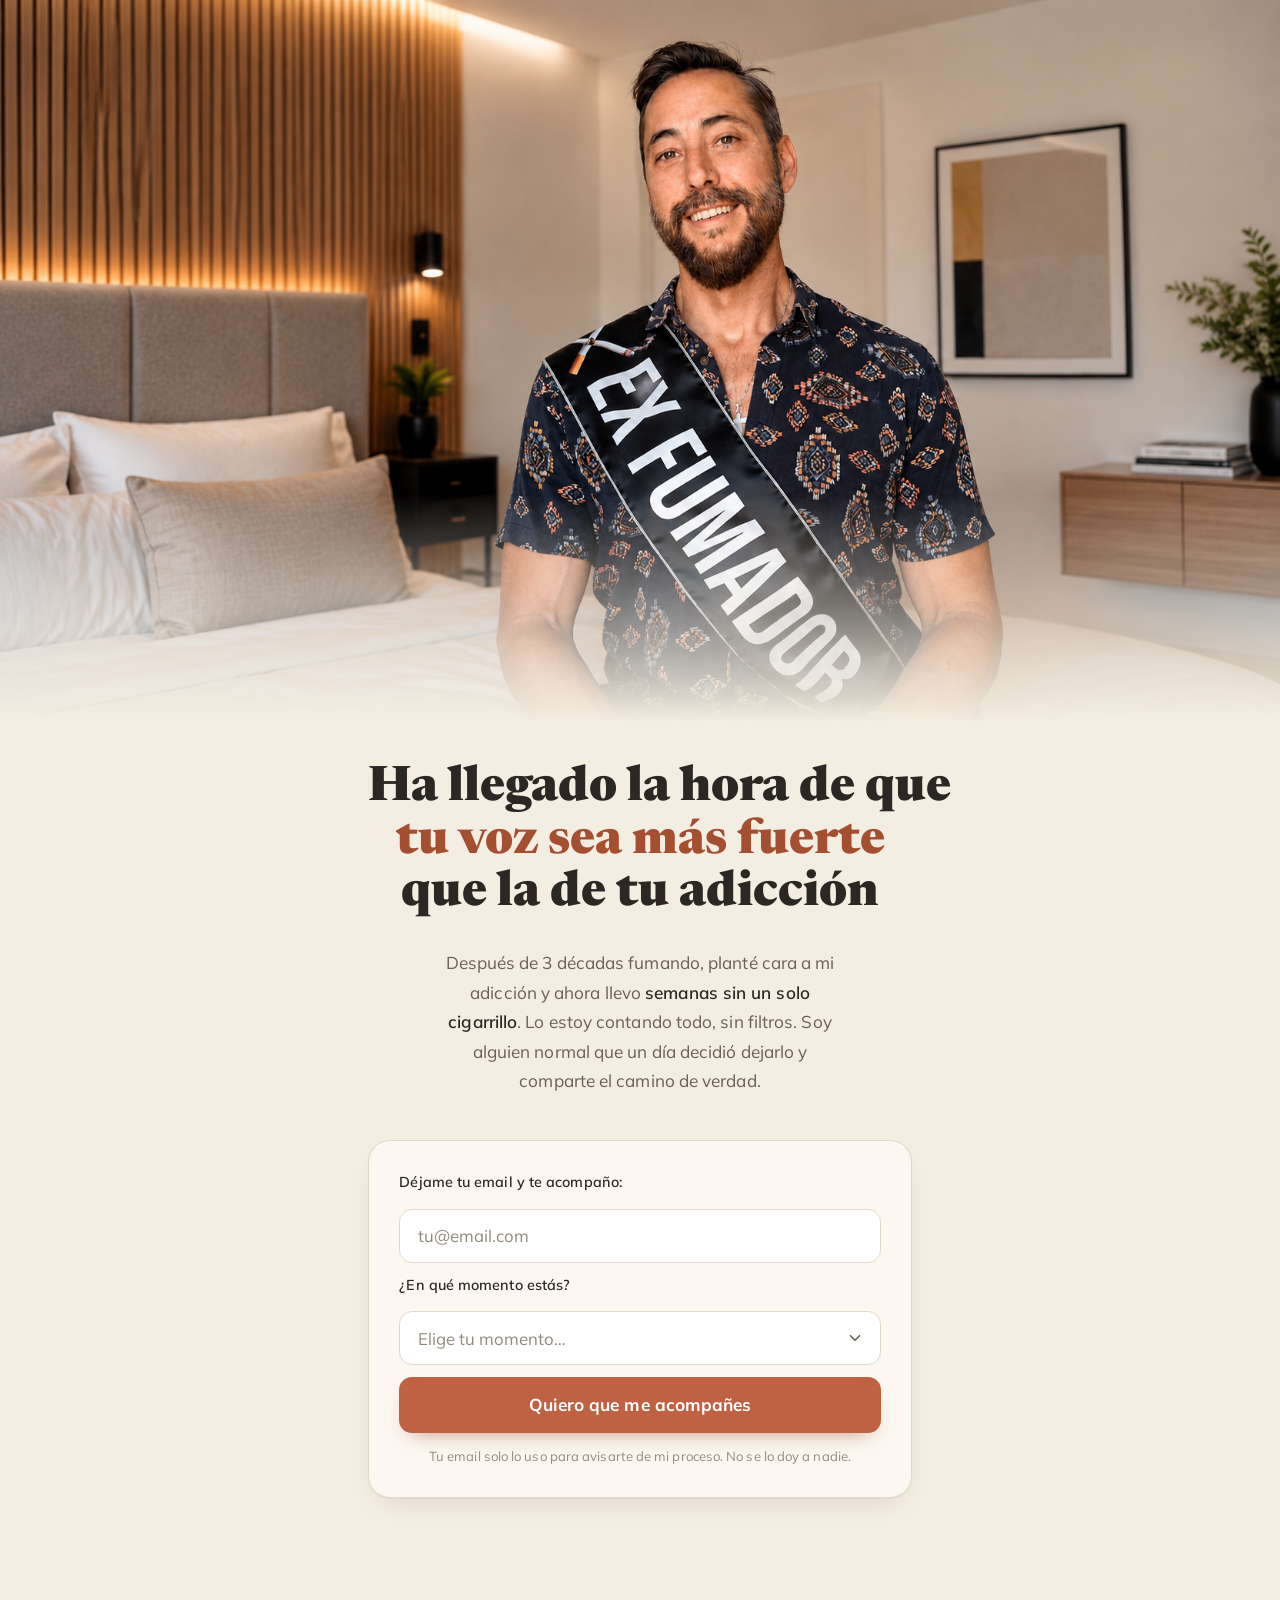
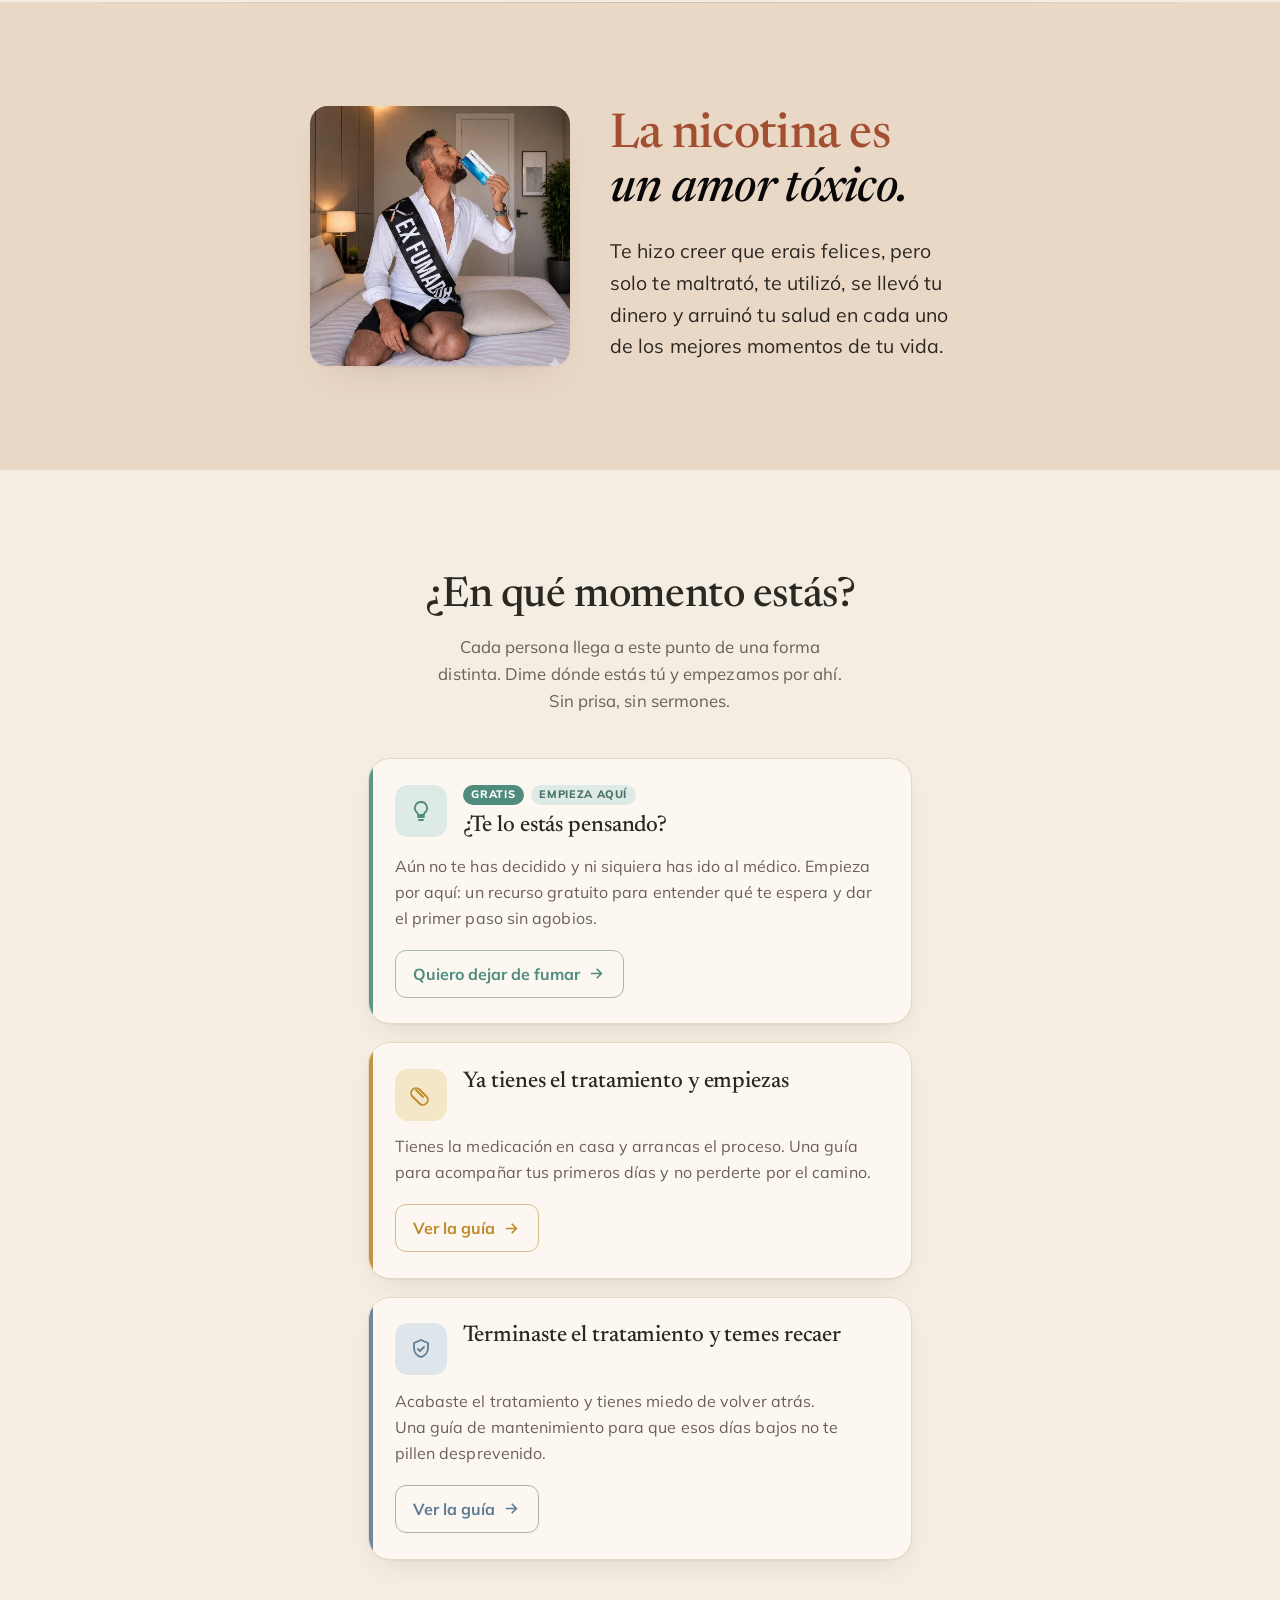
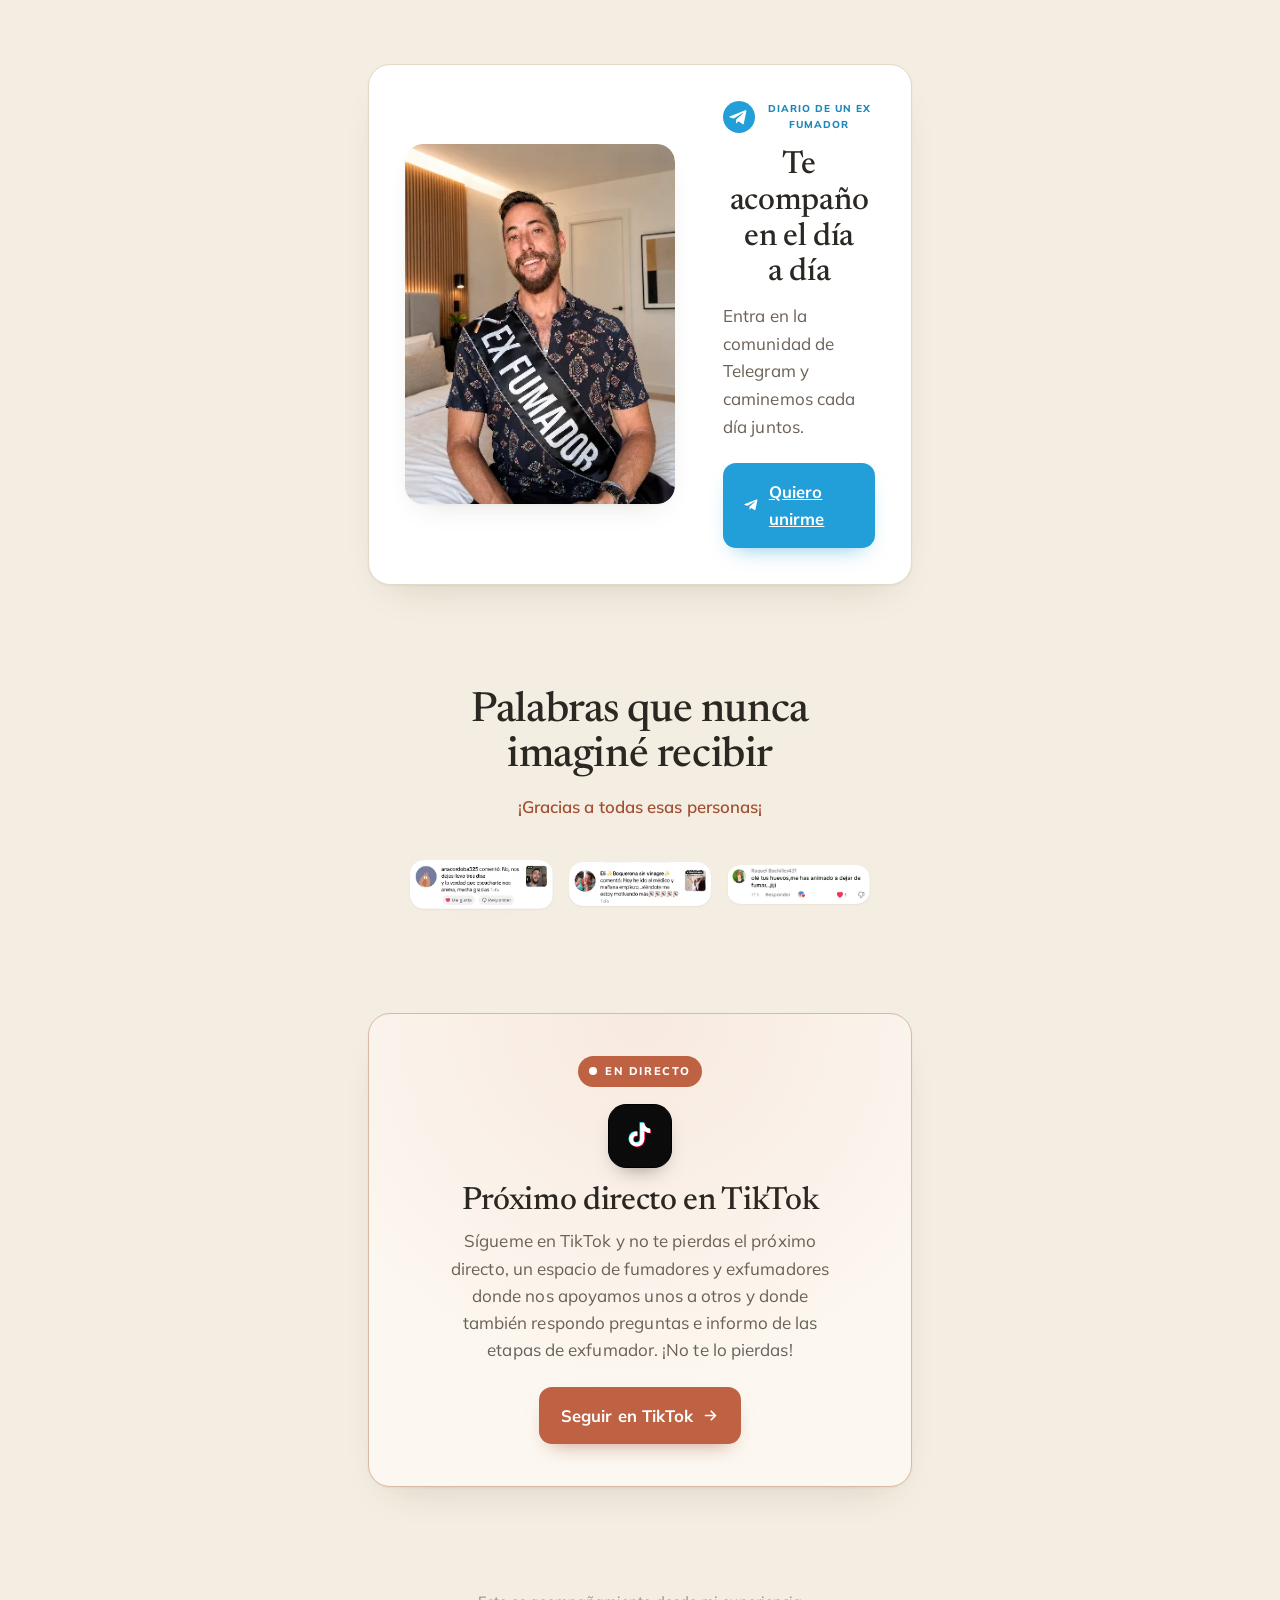
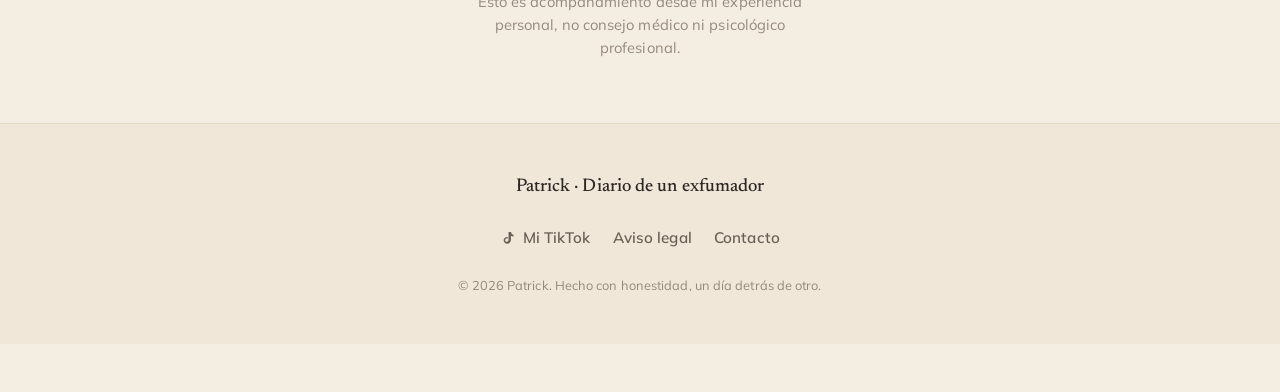
==== index.html @ 3b70465a "Prevent hero headline wrapping" ====
<!DOCTYPE html>
<html lang="es">
<head>
<meta charset="UTF-8" />
<meta name="viewport" content="width=device-width, initial-scale=1, viewport-fit=cover" />
<title>Diario de un exfumador — Patrick</title>
<meta name="description" content="Me llamo Patrick y fumé 31 años. Hoy llevo 32 días sin un cigarrillo y lo cuento todo, sin filtros. Acompáñame." />
<link rel="preconnect" href="https://fonts.googleapis.com" />
<link rel="preconnect" href="https://fonts.gstatic.com" crossorigin />
<link href="https://fonts.googleapis.com/css2?family=Newsreader:ital,opsz,wght@0,6..72,400;0,6..72,500;0,6..72,600;0,6..72,800;1,6..72,400;1,6..72,500&family=Mulish:wght@400;500;600;700;800&display=swap" rel="stylesheet" />
<link rel="stylesheet" href="styles.css" />
</head>
<body>

<main>
  <!-- ============================ HERO ============================ -->
  <header class="hero" data-screen-label="Héroe">
    <div class="hero-photo full">
      <img src="images/hero-patrick.png" alt="Patrick, sonriendo, con una banda que dice EX FUMADOR" style="margin: 0px; padding: 0px" />
    </div>

    <div class="shell hero-body">
      <h1 class="hero-title">
        <span class="hero-title-line">Ha llegado la hora de que</span>
        <span class="hero-title-line hero-title-accent">tu voz sea más fuerte</span>
        <span class="hero-title-line">que la de tu adicción</span>
      </h1>
      <p class="hero-lede">Después de 3 décadas fumando, planté cara a mi adicción y ahora llevo <strong>semanas sin un solo cigarrillo</strong>. Lo estoy contando todo, sin filtros. Soy alguien normal que un día decidió dejarlo y comparte el camino de verdad.</p>

      <!-- ===== email capture (the only form on the page) ===== -->
      <section class="capture" id="capture" aria-label="Apúntate por email">
        <form class="capture-form" id="signup-form" novalidate>
          <label class="field-label" for="email">Déjame tu email y te acompaño:</label>
          <input
            class="email-input"
            type="email"
            id="email"
            name="email"
            inputmode="email"
            autocomplete="email"
            placeholder="tu@email.com"
            aria-describedby="email-error capture-note"
            required />

          <label class="field-label" for="phase">¿En qué momento estás?</label>
          <select class="phase-select" id="phase" name="phase" required>
            <option value="" disabled selected>Elige tu momento…</option>
            <option value="telegram">Quiero unirme a la comunidad de Telegram</option>
            <option value="valorando">Estoy valorando dejar de fumar</option>
            <option value="no-atrevo">Tengo el tratamiento, pero no me atrevo a empezar</option>
            <option value="en-proceso">Tengo el tratamiento y estoy en el proceso</option>
            <option value="finalizado">Finalicé el tratamiento, me inquieta qué ocurrirá ahora</option>
          </select>

          <button class="btn-primary" type="submit">Quiero que me acompañes</button>
          <p class="error-text" id="email-error">Escribe un email válido para que pueda avisarte.</p>
        </form>
        <p class="capture-note" id="capture-note">Tu email solo lo uso para avisarte de mi proceso. No se lo doy a nadie.</p>

        <div class="capture-success" role="status">
          <div class="success-mark">
            <svg viewBox="0 0 24 24" fill="none" stroke-width="2.4" stroke-linecap="round" stroke-linejoin="round"><path d="M20 6 9 17l-5-5" /></svg>
          </div>
          <h3>Gracias por confiar.</h3>
          <p>Te escribo pronto. Vamos juntos, un día detrás de otro.</p>
        </div>
      </section>
    </div>
  </header>

  <!-- ==================== EMOTIONAL BAND ==================== -->
  <section class="band full" data-screen-label="Amor tóxico" aria-label="La nicotina es un amor tóxico">
    <div class="band-inner">
      <div class="band-figure">
        <image-slot id="toxic-love" shape="rounded" radius="18" src="uploads/toxic-love.webp" placeholder="Arrastra aquí Gemini_Generated_Image_145fcm….png"></image-slot>
      </div>
      <div class="band-copy">
        <p class="band-quote">La nicotina es <em style="color: rgb(8, 8, 8)">un amor tóxico.</em></p>
        <p class="band-text">Te hizo creer que erais felices, pero solo te maltrató, te utilizó, se llevó tu dinero y arruinó tu salud en cada uno de los mejores momentos de tu vida.</p>
      </div>
    </div>
  </section>

  <!-- ==================== ¿EN QUÉ MOMENTO ESTÁS? ==================== -->
  <section class="section shell" data-screen-label="¿En qué momento estás?">
    <div class="section-head">
      <h2 class="section-title">¿En qué momento estás?</h2>
      <p class="section-sub">Cada persona llega a este punto de una forma distinta. Dime dónde estás tú y empezamos por ahí. Sin prisa, sin sermones.</p>
    </div>

    <div class="cards">
      <!-- Card 1 -->
      <article class="card accent-teal">
        <div class="card-top">
          <div class="card-icon" aria-hidden="true">
            <svg viewBox="0 0 24 24" fill="none" stroke="currentColor" stroke-width="1.8" stroke-linecap="round" stroke-linejoin="round"><path d="M9 18h6" /><path d="M10 21h4" /><path d="M12 3a6 6 0 0 0-4 10.5c.6.6 1 1.3 1 2.1V16h6v-.4c0-.8.4-1.5 1-2.1A6 6 0 0 0 12 3Z" /></svg>
          </div>
          <div class="card-headwrap">
            <div class="card-badges">
              <span class="badge badge-solid">Gratis</span>
              <span class="badge badge-soft">Empieza aquí</span>
            </div>
            <h3 class="card-title">¿Te lo estás pensando?</h3>
          </div>
        </div>
        <p class="card-text">Aún no te has decidido y ni siquiera has ido al médico. Empieza por aquí: un recurso gratuito para entender qué te espera y dar el primer paso sin agobios.</p>
        <button class="card-cta" data-scroll-to-email data-phase="valorando" type="button">
          Quiero dejar de fumar
          <svg viewBox="0 0 24 24" fill="none" stroke="currentColor" stroke-width="2.4" stroke-linecap="round" stroke-linejoin="round"><path d="M5 12h14M13 6l6 6-6 6" /></svg>
        </button>
      </article>

      <!-- Card 2 (NEW) -->
      <article class="card accent-amber">
        <div class="card-top">
          <div class="card-icon" aria-hidden="true">
            <svg viewBox="0 0 24 24" fill="none" stroke="currentColor" stroke-width="1.8" stroke-linecap="round" stroke-linejoin="round"><path d="M10.5 20.5 3.5 13.5a4.95 4.95 0 0 1 7-7l7 7a4.95 4.95 0 0 1-7 7Z" /><path d="m7 7 7 7" /></svg>
          </div>
          <div class="card-headwrap">
            <h3 class="card-title">Ya tienes el tratamiento y empiezas</h3>
          </div>
        </div>
        <p class="card-text">Tienes la medicación en casa y arrancas el proceso. Una guía para acompañar tus primeros días y no perderte por el camino.</p>
        <button class="card-cta" data-scroll-to-email data-phase="no-atrevo" type="button">
          Ver la guía
          <svg viewBox="0 0 24 24" fill="none" stroke="currentColor" stroke-width="2.4" stroke-linecap="round" stroke-linejoin="round"><path d="M5 12h14M13 6l6 6-6 6" /></svg>
        </button>
      </article>

      <!-- Card 3 -->
      <article class="card accent-blue">
        <div class="card-top">
          <div class="card-icon" aria-hidden="true">
            <svg viewBox="0 0 24 24" fill="none" stroke="currentColor" stroke-width="1.8" stroke-linecap="round" stroke-linejoin="round"><path d="M12 3 5 6v5c0 4.2 2.9 7.8 7 9 4.1-1.2 7-4.8 7-9V6l-7-3Z" /><path d="m9 12 2 2 4-4" /></svg>
          </div>
          <div class="card-headwrap">
            <h3 class="card-title">Terminaste el tratamiento y temes recaer</h3>
          </div>
        </div>
        <p class="card-text">Acabaste el tratamiento y tienes miedo de volver atrás. Una guía de mantenimiento para que esos días bajos no te pillen desprevenido.</p>
        <button class="card-cta" data-scroll-to-email data-phase="finalizado" type="button">
          Ver la guía
          <svg viewBox="0 0 24 24" fill="none" stroke="currentColor" stroke-width="2.4" stroke-linecap="round" stroke-linejoin="round"><path d="M5 12h14M13 6l6 6-6 6" /></svg>
        </button>
      </article>
    </div>
  </section>

  <!-- ==================== ACOMPÁÑAME (COMUNIDAD TELEGRAM) ==================== -->
  <section class="section shell" data-screen-label="Acompáñame en el día a día">
    <div class="community" style="background-color: rgb(255, 255, 255)">
      <div class="community-figure">
        <image-slot id="patrick-sitting" shape="rounded" radius="18" src="uploads/patrick-sitting.webp" placeholder="Arrastra aquí ChatGPT_Image_5_jun_2026__11_48_33.png (vertical, sentado)"></image-slot>
      </div>
      <div class="community-copy">
        <div class="community-brand" style="text-align: center">
          <span class="tg-badge" aria-label="Telegram" style="text-align: center">
            <svg viewBox="0 0 24 24" fill="none" xmlns="http://www.w3.org/2000/svg" aria-hidden="true"><path d="M21.9 4.4 18.7 19.5c-.24 1.06-.87 1.32-1.76.82l-4.86-3.58-2.35 2.26c-.26.26-.48.48-.98.48l.35-4.94L17.94 6.5c.4-.35-.09-.55-.62-.2L6.1 13.4l-4.78-1.5c-1.04-.32-1.06-1.04.22-1.54L20.5 2.86c.87-.32 1.63.2 1.4 1.54Z" fill="#fff"/></svg>
          </span>
          <span class="community-platform" style="font-size: 10px">DIARIO DE UN EX FUMADOR</span>
        </div>
        <h2 class="community-title" style="font-size: 32px; text-align: center">Te acompaño en el día a día</h2>
        <p class="community-text">Entra en la comunidad de Telegram y caminemos cada día juntos.</p>
        <a class="btn-telegram" href="https://t.me/diariodeunexfumador" target="_blank" rel="noopener">
          <svg viewBox="0 0 24 24" fill="currentColor" aria-hidden="true"><path d="M21.9 4.4 18.7 19.5c-.24 1.06-.87 1.32-1.76.82l-4.86-3.58-2.35 2.26c-.26.26-.48.48-.98.48l.35-4.94L17.94 6.5c.4-.35-.09-.55-.62-.2L6.1 13.4l-4.78-1.5c-1.04-.32-1.06-1.04.22-1.54L20.5 2.86c.87-.32 1.63.2 1.4 1.54Z"/></svg>
          Quiero unirme
        </a>
      </div>
    </div>
  </section>

  <!-- ==================== TRUST ==================== -->
  <section class="section shell" data-screen-label="Lo que me decís">
    <div class="section-head">
      <h2 class="section-title">Palabras que nunca imaginé recibir</h2>
      <p class="section-sub" style="color: rgb(164, 78, 50); font-weight: 600">¡Gracias a todas esas personas¡</p>
    </div>

    <div class="quotes quotes-shots">
      <figure class="shot">
        <image-slot id="tk-eli" shape="rounded" radius="14" fit="contain" style="aspect-ratio: 426 / 145;" src="uploads/tk-eli.webp" placeholder="Captura TikTok — Eli (Screenshot_20260604_161138)"></image-slot>
      </figure>

      <figure class="shot">
        <image-slot id="tk-ana" shape="rounded" radius="14" fit="contain" style="aspect-ratio: 426 / 132;" src="uploads/tk-ana.webp" placeholder="Captura TikTok — anacordoba325 (Screenshot_20260604_161012)"></image-slot>
      </figure>

      <figure class="shot">
        <image-slot id="tk-raquel" shape="rounded" radius="14" fit="contain" style="aspect-ratio: 426 / 117;" src="uploads/tk-raquel.webp" placeholder="Captura TikTok — Raquel Bachiller431 (Screenshot_20260604_160933)"></image-slot>
      </figure>
    </div>
  </section>

  <!-- ==================== PRÓXIMO DIRECTO ==================== -->
  <section class="section shell" data-screen-label="Próximo directo">
    <div class="live-card">
      <div class="live-badge">
        <span class="live-dot" aria-hidden="true"></span>
        EN DIRECTO
      </div>
      <div class="live-icon" aria-label="TikTok">
        <svg viewBox="0 0 24 24" fill="none" xmlns="http://www.w3.org/2000/svg" aria-hidden="true">
          <path d="M16.6 5.82a4.28 4.28 0 0 1-1.06-2.82h-2.9v11.6a2.45 2.45 0 1 1-2.04-2.41V9.2a5.34 5.34 0 1 0 4.94 5.32V8.9a7.16 7.16 0 0 0 4.18 1.34V7.34a4.25 4.25 0 0 1-3.12-1.52Z" fill="#ff004f"/>
          <path d="M15.6 5.07a4.28 4.28 0 0 1-1.06-2.82h-2.9v11.6a2.45 2.45 0 1 1-2.04-2.41V8.45a5.34 5.34 0 1 0 4.94 5.32V8.15a7.16 7.16 0 0 0 4.18 1.34V6.59a4.25 4.25 0 0 1-3.12-1.52Z" fill="#00f2ea"/>
          <path d="M16.1 5.45a4.28 4.28 0 0 1-1.06-2.82h-2.9v11.6a2.45 2.45 0 1 1-2.04-2.41V8.82a5.34 5.34 0 1 0 4.94 5.32V8.52a7.16 7.16 0 0 0 4.18 1.34V6.97a4.25 4.25 0 0 1-3.12-1.52Z" fill="#fff"/>
        </svg>
      </div>
      <h3 class="live-title">Próximo directo en TikTok</h3>
      <p class="live-text">Sígueme en TikTok y no te pierdas el próximo directo, un espacio de fumadores y exfumadores donde nos apoyamos unos a otros y donde también respondo preguntas e informo de las etapas de exfumador. ¡No te lo pierdas!</p>
      <a class="live-cta" href="https://www.tiktok.com/@patrickanatta" target="_blank" rel="noopener">
        Seguir en TikTok
        <svg viewBox="0 0 24 24" fill="none" stroke="currentColor" stroke-width="2.4" stroke-linecap="round" stroke-linejoin="round"><path d="M5 12h14M13 6l6 6-6 6" /></svg>
      </a>
    </div>
  </section>

  <!-- ==================== CLOSING ==================== -->
  <section class="disclaimer shell">
    <p>Esto es acompañamiento desde mi experiencia personal, no consejo médico ni psicológico profesional.</p>
  </section>
</main>

<!-- ==================== FOOTER ==================== -->
<footer class="site-foot full">
  <div class="shell foot-inner">
    <p class="foot-name">Patrick · Diario de un exfumador</p>
    <nav class="foot-links" aria-label="Enlaces">
      <a href="https://www.tiktok.com/@patrickanatta" target="_blank" rel="noopener">
        <svg viewBox="0 0 24 24" fill="currentColor" aria-hidden="true"><path d="M16.5 3c.3 2.2 1.6 3.9 3.8 4.2v2.6c-1.4.1-2.7-.3-3.9-1v5.9c0 3.4-2.4 5.8-5.6 5.8-3 0-5.3-2.2-5.3-5.1 0-3.2 2.6-5.3 6-5v2.7c-.5-.1-1-.2-1.4-.2-1.4 0-2.4 1-2.4 2.4 0 1.5 1.1 2.4 2.5 2.4 1.5 0 2.6-1.1 2.6-3V3h3.7Z" /></svg>
        Mi TikTok
      </a>
      <a href="#">Aviso legal</a>
      <a href="mailto:toomanyseo@gmail.com">Contacto</a>
    </nav>
    <p class="foot-fine">© <span id="year">2026</span> Patrick. Hecho con honestidad, un día detrás de otro.</p>
  </div>
</footer>

<div class="tail"></div>

<!-- ==================== interactions ==================== -->
<script src="image-slot.js"></script>
<script src="app.js"></script>

</body>
</html>
---- styles.css ----
/* ============================================================
   El diario de alguien que lo está dejando — landing
   Warm, calm, honest personal-diary aesthetic.
   ============================================================ */

:root {
  /* Palette — warm paper (default). Overridable via Tweaks. */
  --paper:        #F4EDE1;
  --paper-band:   #EAD8C6;
  --surface:      #FCF8F1;
  --ink:          #2B2722;
  --ink-soft:     #6A6055;
  --ink-faint:    #948A7C;
  --line:         #E4D8C6;
  --line-soft:    #EFE6D6;

  --accent:       #BF6244;  /* terracotta — primary action */
  --accent-deep:  #A44E32;
  --accent-tint:  #F6E3D8;

  /* Card accents */
  --teal:   #4F8C7E;
  --teal-tint: #DDEAE5;
  --coral:  #CF7A55;
  --coral-tint: #F6E3D6;
  --blue:   #5E7C95;
  --blue-tint: #DEE6EC;

  /* Type */
  --serif: "Newsreader", Georgia, "Times New Roman", serif;
  --sans:  "Mulish", system-ui, -apple-system, sans-serif;

  /* Rhythm */
  --col: 38rem;          /* intimate reading column */
  --pad: clamp(1.25rem, 5vw, 2rem);
  --section-gap: clamp(3.5rem, 11vw, 6.5rem);

  --radius: 16px;
  --radius-lg: 22px;
  --shadow-soft: 0 1px 2px rgba(58,46,32,.04), 0 12px 32px -16px rgba(58,46,32,.18);
  --shadow-card: 0 1px 2px rgba(58,46,32,.05), 0 18px 40px -24px rgba(58,46,32,.22);
}

* { box-sizing: border-box; }

html { -webkit-text-size-adjust: 100%; scroll-behavior: smooth; }

body {
  margin: 0;
  background: var(--paper);
  color: var(--ink);
  font-family: var(--sans);
  font-size: 17px;
  line-height: 1.65;
  font-weight: 400;
  letter-spacing: .005em;
  -webkit-font-smoothing: antialiased;
  text-rendering: optimizeLegibility;
  overflow-x: hidden;
}

@media (prefers-reduced-motion: reduce) {
  html { scroll-behavior: auto; }
  * { animation-duration: .001ms !important; transition-duration: .001ms !important; }
}

img { display: block; max-width: 100%; }

/* ---------- layout primitives ---------- */
.shell {
  width: 100%;
  max-width: var(--col);
  margin-inline: auto;
  padding-inline: var(--pad);
}

.full { width: 100%; }

.eyebrow {
  font-family: var(--sans);
  font-weight: 700;
  font-size: .72rem;
  letter-spacing: .18em;
  text-transform: uppercase;
  color: var(--accent-deep);
  margin: 0 0 1rem;
}

/* ============================================================
   HERO
   ============================================================ */
.hero-photo {
  position: relative;
  width: 100%;
  /* full-bleed, no side bands; match the photo's native ratio (1664×945)
     so nothing is cropped — the whole head and the full EX FUMADOR sash
     stay visible at every width */
  aspect-ratio: 1664 / 945;
  overflow: hidden;
  background: #ddd2c2;
}
.hero-photo img {
  width: 100%;
  height: 100%;
  object-fit: cover;
  object-position: 50% 32%;
}
.hero-photo::after {
  content: "";
  position: absolute;
  inset: auto 0 0 0;
  height: 32%;
  background: linear-gradient(to top, var(--paper) 2%, rgba(244,237,225,0) 100%);
  pointer-events: none;
}

.hero-body {
  padding-top: clamp(1.5rem, 5vw, 2.25rem);
  text-align: center;
}

.hero-title {
  font-family: var(--serif);
  font-weight: 800;
  font-size: clamp(1.55rem, 6.45vw, 3.05rem);
  line-height: 1.08;
  letter-spacing: 0;
  color: var(--ink);
  margin: 0 auto clamp(1.2rem, 4vw, 1.7rem);
  max-width: 100%;
  text-align: center;
}

.hero-title-line {
  display: block;
  font-weight: 800;
  white-space: nowrap;
}

.hero-title-accent {
  color: #a44e32;
}

.hero-lede {
  font-size: 1.075rem;
  line-height: 1.72;
  color: var(--ink-soft);
  margin: 0 auto;
  max-width: 40ch;
  text-wrap: pretty;
}
.hero-lede strong { color: var(--ink); font-weight: 600; }

/* ---------- email capture ---------- */
.capture {
  margin-top: clamp(2rem, 6vw, 2.75rem);
  padding: clamp(1.4rem, 5vw, 1.9rem);
  background: var(--surface);
  border: 1px solid var(--line);
  border-radius: var(--radius-lg);
  box-shadow: var(--shadow-soft);
  scroll-margin-top: 1.5rem;
  transition: box-shadow .5s ease, border-color .5s ease, transform .5s ease;
}
.capture.is-pulsing {
  border-color: var(--accent);
  box-shadow: 0 0 0 4px var(--accent-tint), var(--shadow-card);
}

.capture-form {
  display: flex;
  flex-direction: column;
  gap: .7rem;
}
.field-label {
  display: block;
  text-align: left;
  font-size: .9rem;
  font-weight: 600;
  color: var(--ink);
  margin-bottom: .15rem;
}
.email-input {
  width: 100%;
  font-family: var(--sans);
  font-size: 1.05rem;
  padding: .95rem 1.1rem;
  border: 1.5px solid var(--line);
  border-radius: 13px;
  background: #fff;
  color: var(--ink);
  transition: border-color .18s ease, box-shadow .18s ease;
  min-height: 54px;
}
.email-input::placeholder { color: var(--ink-faint); }
.email-input:focus {
  outline: none;
  border-color: var(--accent);
  box-shadow: 0 0 0 4px var(--accent-tint);
}
.email-input.has-error {
  border-color: #c0492f;
  box-shadow: 0 0 0 4px #f4dcd4;
}

/* ---- phase selector ---- */
.phase-field { display: block; }
.phase-select {
  width: 100%;
  font-family: var(--sans);
  font-size: 1.05rem;
  padding: .95rem 2.6rem .95rem 1.1rem;
  border: 1.5px solid var(--line);
  border-radius: 13px;
  background-color: #fff;
  color: var(--ink);
  min-height: 54px;
  cursor: pointer;
  -webkit-appearance: none;
  appearance: none;
  background-image: url("data:image/svg+xml,%3Csvg xmlns='http://www.w3.org/2000/svg' viewBox='0 0 24 24' fill='none' stroke='%236A6055' stroke-width='2.2' stroke-linecap='round' stroke-linejoin='round'%3E%3Cpath d='m6 9 6 6 6-6'/%3E%3C/svg%3E");
  background-repeat: no-repeat;
  background-position: right 1rem center;
  background-size: 18px 18px;
  transition: border-color .18s ease, box-shadow .18s ease;
}
.phase-select:focus {
  outline: none;
  border-color: var(--accent);
  box-shadow: 0 0 0 4px var(--accent-tint);
}
.phase-select.is-set { color: var(--ink); font-weight: 600; }
.phase-select:invalid { color: var(--ink-faint); }

.btn-primary {
  font-family: var(--sans);
  font-size: 1.08rem;
  font-weight: 700;
  letter-spacing: .002em;
  color: #fff;
  background: var(--accent);
  border: none;
  border-radius: 13px;
  padding: 1.02rem 1.3rem;
  min-height: 56px;
  cursor: pointer;
  transition: background .18s ease, transform .12s ease, box-shadow .18s ease;
  box-shadow: 0 10px 22px -12px rgba(150,60,30,.6);
}
.btn-primary:hover { background: var(--accent-deep); transform: translateY(-1px); }
.btn-primary:active { transform: translateY(0); }
.btn-primary:focus-visible { outline: 3px solid var(--accent-tint); outline-offset: 2px; }

.capture-note {
  margin: .9rem 0 0;
  font-size: .82rem;
  line-height: 1.5;
  color: var(--ink-faint);
  text-align: center;
}
.error-text {
  display: none;
  text-align: left;
  color: #b6442b;
  font-size: .82rem;
  font-weight: 600;
  margin: -.2rem 0 0;
}
.error-text.show { display: block; }

/* success state */
.capture-success {
  display: none;
  text-align: center;
  animation: rise .5s ease both;
}
.capture.is-done .capture-form,
.capture.is-done .capture-note,
.capture.is-done .field-label { display: none; }
.capture.is-done .capture-success { display: block; }
.success-mark {
  width: 56px; height: 56px;
  margin: 0 auto .9rem;
  border-radius: 50%;
  background: var(--teal-tint);
  display: grid; place-items: center;
}
.success-mark svg { width: 28px; height: 28px; stroke: var(--teal); }
.capture-success h3 {
  font-family: var(--serif);
  font-weight: 500;
  font-size: 1.5rem;
  margin: 0 0 .35rem;
}
.capture-success p { margin: 0; color: var(--ink-soft); font-size: 1rem; }

@keyframes rise { from { opacity: 0; transform: translateY(10px); } to { opacity: 1; transform: none; } }

@media (min-width: 540px) {
  .capture-row {
    display: flex;
    gap: .7rem;
    align-items: stretch;
  }
  .capture-row .email-input { flex: 1; }
  .capture-row .btn-primary { flex: 0 0 auto; white-space: nowrap; }
}

/* ============================================================
   EMOTIONAL BAND — "amor tóxico"
   ============================================================ */
.band {
  width: 100%;
  background: var(--paper-band);
  margin-top: var(--section-gap);
  padding-block: clamp(3.75rem, 12vw, 6.5rem);
  position: relative;
}
.band::before {
  content: "";
  position: absolute; inset: 0 0 auto 0; height: 1px;
  background: linear-gradient(to right, transparent, rgba(120,90,60,.22), transparent);
}
.band-inner {
  max-width: 52rem;
  margin-inline: auto;
  padding-inline: var(--pad);
  text-align: center;
}
/* with image: side-by-side on wider screens */
.band-inner:has(.band-figure) {
  display: flex;
  flex-direction: column;
  align-items: center;
  gap: clamp(1.5rem, 5vw, 2.5rem);
}
.band-figure {
  flex: 0 0 auto;
  width: min(62vw, 230px);
  aspect-ratio: 1 / 1;
}
.band-figure image-slot {
  width: 100%;
  height: 100%;
  display: block;
  border-radius: 18px;
  box-shadow: var(--shadow-card);
}
.band-copy { max-width: 36ch; }
@media (min-width: 720px) {
  .band-inner:has(.band-figure) {
    flex-direction: row;
    text-align: left;
    justify-content: center;
  }
  .band-figure { width: 260px; }
  .band-copy .band-quote,
  .band-copy .band-text { margin-inline: 0; }
}
.band-quote {
  font-family: var(--serif);
  font-weight: 500;
  font-size: clamp(1.85rem, 7.5vw, 3rem);
  line-height: 1.12;
  letter-spacing: -.015em;
  color: var(--accent-deep);
  margin: 0 0 1.1rem;
  text-wrap: balance;
}
.band-quote em { font-style: italic; }
.band-text {
  font-size: clamp(1.05rem, 3.4vw, 1.22rem);
  line-height: 1.62;
  color: var(--ink);
  margin: 0 auto;
  max-width: 36ch;
  text-wrap: pretty;
}

/* ============================================================
   TESTIMONIAL SCREENSHOTS (TikTok captures)
   ============================================================ */
.quotes-shots {
  display: flex;
  flex-direction: column;
  align-items: center;
  gap: 1rem;
  max-width: 460px;
  margin-inline: auto;
}
.shot {
  margin: 0;
  width: 100%;
}
.shot image-slot {
  width: 100%;
  height: auto;
  display: block;
  border-radius: 14px;
  overflow: hidden;
  box-shadow: var(--shadow-card);
  background: transparent;
}

/* ============================================================
   PRÓXIMO DIRECTO
   ============================================================ */
.live-card {
  position: relative;
  text-align: center;
  background:
    radial-gradient(120% 140% at 50% 0%, color-mix(in srgb, var(--accent-tint) 70%, var(--surface)) 0%, var(--surface) 60%);
  border: 1px solid color-mix(in srgb, var(--accent) 26%, var(--line));
  border-radius: var(--radius-lg);
  padding: clamp(1.75rem, 6vw, 2.6rem);
  box-shadow: var(--shadow-card);
  overflow: hidden;
}
.live-badge {
  display: inline-flex;
  align-items: center;
  gap: .5rem;
  font-size: .7rem;
  font-weight: 800;
  letter-spacing: .14em;
  color: #fff;
  background: var(--accent);
  padding: .4rem .7rem;
  border-radius: 999px;
  margin-bottom: 1.1rem;
}
.live-dot {
  width: 8px; height: 8px;
  border-radius: 50%;
  background: #fff;
  box-shadow: 0 0 0 0 rgba(255,255,255,.7);
  animation: livePulse 1.8s ease-out infinite;
}
@keyframes livePulse {
  0%   { box-shadow: 0 0 0 0 rgba(255,255,255,.65); }
  70%  { box-shadow: 0 0 0 8px rgba(255,255,255,0); }
  100% { box-shadow: 0 0 0 0 rgba(255,255,255,0); }
}
.live-icon {
  width: 64px; height: 64px;
  margin: 0 auto 1rem;
  border-radius: 18px;
  background: #0b0b0b;
  border: 1px solid #000;
  display: grid; place-items: center;
  box-shadow: 0 10px 22px -12px rgba(0,0,0,.5);
}
.live-icon svg { width: 34px; height: 34px; }
.live-title {
  font-family: var(--serif);
  font-weight: 500;
  font-size: clamp(1.5rem, 5.5vw, 2rem);
  line-height: 1.12;
  margin: 0 0 .45rem;
  letter-spacing: -.01em;
}
.live-when {
  font-family: var(--serif);
  font-style: italic;
  font-size: 1.15rem;
  color: var(--accent-deep);
  margin: 0 0 .9rem;
}
.live-when strong { font-style: normal; font-weight: 600; }
.live-text {
  max-width: 38ch;
  margin: 0 auto 1.5rem;
  color: var(--ink-soft);
  line-height: 1.6;
  text-wrap: pretty;
}
.live-cta {
  display: inline-flex;
  align-items: center;
  gap: .55rem;
  font-family: var(--sans);
  font-size: 1.04rem;
  font-weight: 700;
  color: #fff;
  background: var(--accent);
  border-radius: 13px;
  padding: .92rem 1.4rem;
  min-height: 52px;
  text-decoration: none;
  box-shadow: 0 10px 22px -12px rgba(150,60,30,.6);
  transition: background .18s ease, transform .12s ease;
}
.live-cta:hover { background: var(--accent-deep); transform: translateY(-1px); }
.live-cta svg { width: 17px; height: 17px; transition: transform .18s ease; }
.live-cta:hover svg { transform: translateX(3px); }

/* ============================================================
   SECTION header
   ============================================================ */
.section { margin-top: var(--section-gap); }
.section-head { text-align: center; max-width: 34rem; margin-inline: auto; }
.section-title {
  font-family: var(--serif);
  font-weight: 500;
  font-size: clamp(1.85rem, 6.6vw, 2.6rem);
  line-height: 1.1;
  letter-spacing: -.01em;
  margin: 0 0 .8rem;
  text-wrap: balance;
}
.section-sub {
  font-size: 1.05rem;
  line-height: 1.62;
  color: var(--ink-soft);
  margin: 0 auto;
  max-width: 42ch;
  text-wrap: pretty;
}

/* ============================================================
   STAGE CARDS
   ============================================================ */
.cards {
  display: flex;
  flex-direction: column;
  gap: 1.1rem;
  margin-top: clamp(2rem, 6vw, 2.75rem);
}
.card {
  --c: var(--ink);
  --c-tint: var(--line-soft);
  position: relative;
  background: var(--surface);
  border: 1px solid var(--line);
  border-radius: var(--radius-lg);
  padding: clamp(1.25rem, 5vw, 1.6rem);
  box-shadow: var(--shadow-soft);
  overflow: hidden;
  transition: transform .2s ease, box-shadow .2s ease, border-color .2s ease;
}
.card::before {
  content: "";
  position: absolute; left: 0; top: 0; bottom: 0; width: 4px;
  background: var(--c);
  opacity: .9;
}
.card:hover { transform: translateY(-2px); box-shadow: var(--shadow-card); border-color: color-mix(in srgb, var(--c) 35%, var(--line)); }
.card.accent-teal { --c: var(--teal); --c-tint: var(--teal-tint); }
.card.accent-amber { --c: #BE8A2C; --c-tint: #F3E7C8; }
.card.accent-coral { --c: var(--coral); --c-tint: var(--coral-tint); }
.card.accent-blue { --c: var(--blue); --c-tint: var(--blue-tint); }

.card-top {
  display: flex;
  gap: 1rem;
  align-items: flex-start;
}
.card-thumb {
  flex: 0 0 auto;
  width: 84px; height: 84px;
  border-radius: 14px;
  overflow: hidden;
  background: var(--c-tint);
  border: 1px solid color-mix(in srgb, var(--c) 22%, var(--line));
}
.card-thumb image-slot { width: 100%; height: 100%; display: block; }

.card-icon {
  flex: 0 0 auto;
  width: 46px; height: 46px;
  border-radius: 13px;
  background: var(--c-tint);
  display: grid; place-items: center;
  color: var(--c);
}
.card-icon svg { width: 24px; height: 24px; }

.card-headwrap { flex: 1; min-width: 0; }
.card-badges {
  display: flex;
  flex-wrap: wrap;
  gap: .4rem;
  margin-bottom: .55rem;
}
.badge {
  font-size: .68rem;
  font-weight: 800;
  letter-spacing: .06em;
  text-transform: uppercase;
  padding: .28rem .55rem;
  border-radius: 999px;
  line-height: 1;
  white-space: nowrap;
}
.badge-solid { background: var(--c); color: #fff; }
.badge-soft { background: var(--c-tint); color: color-mix(in srgb, var(--c) 72%, #3a2e20); }

.card-title {
  font-family: var(--serif);
  font-weight: 500;
  font-size: 1.32rem;
  line-height: 1.18;
  margin: 0;
  letter-spacing: -.005em;
}
.card-text {
  margin: .85rem 0 0;
  font-size: 1.0rem;
  line-height: 1.62;
  color: var(--ink-soft);
  text-wrap: pretty;
}
.card-cta {
  display: inline-flex;
  align-items: center;
  gap: .5rem;
  margin-top: 1.15rem;
  font-family: var(--sans);
  font-size: 1rem;
  font-weight: 700;
  color: var(--c);
  background: transparent;
  border: 1.5px solid color-mix(in srgb, var(--c) 40%, var(--line));
  border-radius: 11px;
  padding: .72rem 1.1rem;
  min-height: 48px;
  cursor: pointer;
  transition: background .18s ease, color .18s ease, border-color .18s ease, transform .12s ease;
}
.card-cta:hover { background: var(--c); color: #fff; border-color: var(--c); transform: translateY(-1px); }
.card-cta:focus-visible { outline: 3px solid var(--c-tint); outline-offset: 2px; }
.card-cta svg { width: 17px; height: 17px; transition: transform .18s ease; }
.card-cta:hover svg { transform: translateX(3px); }

@media (min-width: 600px) {
  .card-icon { width: 52px; height: 52px; }
  .card-title { font-size: 1.42rem; }
}

/* ============================================================
   TRUST / testimonials
   ============================================================ */
.quotes {
  display: flex;
  flex-direction: column;
  gap: 1rem;
  margin-top: clamp(2rem, 6vw, 2.5rem);
}
.quote {
  background: var(--surface);
  border: 1px solid var(--line);
  border-radius: var(--radius);
  padding: clamp(1.25rem, 5vw, 1.6rem);
  box-shadow: var(--shadow-soft);
  position: relative;
}
.quote-mark {
  font-family: var(--serif);
  font-size: 3rem;
  line-height: .6;
  color: var(--accent);
  opacity: .35;
  margin-bottom: .2rem;
}
.quote-body {
  font-family: var(--serif);
  font-size: 1.16rem;
  line-height: 1.5;
  color: var(--ink);
  margin: 0;
  font-style: italic;
}
.quote-meta {
  display: flex; align-items: center; gap: .65rem;
  margin-top: 1.1rem;
}
.quote-av {
  width: 38px; height: 38px; border-radius: 50%;
  background: var(--accent-tint);
  border: 1px solid var(--line);
  flex: 0 0 auto;
}
.quote-name { font-size: .92rem; font-weight: 700; color: var(--ink); }
.quote-name span { display: block; font-weight: 400; color: var(--ink-faint); font-size: .82rem; }
.is-placeholder .quote-body { color: var(--ink-faint); font-style: italic; }

@media (min-width: 760px) {
  .quotes { flex-direction: row; }
  .quote { flex: 1; }
}

/* ============================================================
   CLOSING + FOOTER
   ============================================================ */
.disclaimer {
  margin-top: var(--section-gap);
  text-align: center;
}
.disclaimer p {
  max-width: 40ch; margin-inline: auto;
  font-size: .92rem; line-height: 1.55;
  color: var(--ink-faint);
}

.site-foot {
  margin-top: clamp(2.5rem, 8vw, 4rem);
  border-top: 1px solid var(--line);
  background: color-mix(in srgb, var(--paper) 70%, #e6dac6);
  padding-block: clamp(2rem, 7vw, 3rem);
}
.foot-inner { text-align: center; }
.foot-name {
  font-family: var(--serif);
  font-size: 1.15rem;
  font-weight: 500;
  margin: 0 0 1.1rem;
}
.foot-links {
  display: flex;
  flex-wrap: wrap;
  justify-content: center;
  gap: .4rem 1.4rem;
  margin-bottom: 1.2rem;
}
.foot-links a {
  color: var(--ink-soft);
  text-decoration: none;
  font-size: .95rem;
  font-weight: 600;
  display: inline-flex; align-items: center; gap: .4rem;
  padding: .3rem 0;
  border-bottom: 1.5px solid transparent;
  transition: color .15s ease, border-color .15s ease;
}
.foot-links a:hover { color: var(--accent-deep); border-color: var(--accent); }
.foot-links svg { width: 16px; height: 16px; }
.foot-fine { font-size: .8rem; color: var(--ink-faint); margin: 0; }

/* bottom breathing room */
.tail { height: clamp(2rem, 6vw, 3rem); }

/* ============================================================
   COMMUNITY (Telegram)
   ============================================================ */
.community {
  display: flex;
  flex-direction: column;
  align-items: center;
  gap: clamp(1.5rem, 5vw, 2.25rem);
  background: var(--surface);
  border: 1px solid var(--line);
  border-radius: var(--radius-lg);
  padding: clamp(1.5rem, 5vw, 2.25rem);
  box-shadow: var(--shadow-card);
}
.community-figure {
  flex: 0 0 auto;
  width: min(64vw, 240px);
  aspect-ratio: 3 / 4;
}
.community-figure image-slot {
  width: 100%;
  height: 100%;
  display: block;
  border-radius: 18px;
  overflow: hidden;
  box-shadow: var(--shadow-soft);
}
.community-copy { text-align: center; }
.community-brand {
  display: inline-flex;
  align-items: center;
  gap: .55rem;
  margin-bottom: .9rem;
}
.tg-badge {
  width: 32px; height: 32px;
  border-radius: 50%;
  background: #229ED9;
  display: grid; place-items: center;
  flex: 0 0 auto;
}
.tg-badge svg { width: 19px; height: 19px; transform: translateX(-1px); }
.community-platform {
  font-size: .76rem;
  font-weight: 800;
  letter-spacing: .1em;
  text-transform: uppercase;
  color: #1c87bb;
}
.community-title {
  font-family: var(--serif);
  font-weight: 500;
  font-size: clamp(1.6rem, 5.5vw, 2.2rem);
  line-height: 1.12;
  letter-spacing: -.01em;
  margin: 0 0 .7rem;
  text-wrap: balance;
}
.community-text {
  color: var(--ink-soft);
  line-height: 1.62;
  max-width: 42ch;
  margin: 0 auto 1.45rem;
  text-wrap: pretty;
}
.btn-telegram {
  display: inline-flex;
  align-items: center;
  gap: .55rem;
  font-family: var(--sans);
  font-size: 1.04rem;
  font-weight: 700;
  color: #fff;
  background: #229ED9;
  border: none;
  border-radius: 13px;
  padding: .92rem 1.4rem;
  min-height: 52px;
  cursor: pointer;
  box-shadow: 0 10px 22px -12px rgba(34,158,217,.7);
  transition: background .18s ease, transform .12s ease;
}
.btn-telegram:hover { background: #1c87bb; transform: translateY(-1px); }
.btn-telegram:focus-visible { outline: 3px solid #bfe3f4; outline-offset: 2px; }
.btn-telegram svg { width: 20px; height: 20px; transform: translateX(-1px); }

@media (min-width: 720px) {
  .community {
    flex-direction: row;
    align-items: center;
    gap: clamp(2rem, 5vw, 3rem);
  }
  .community-figure { width: 270px; }
  .community-copy { text-align: left; }
  .community-text { margin-inline: 0; }
}
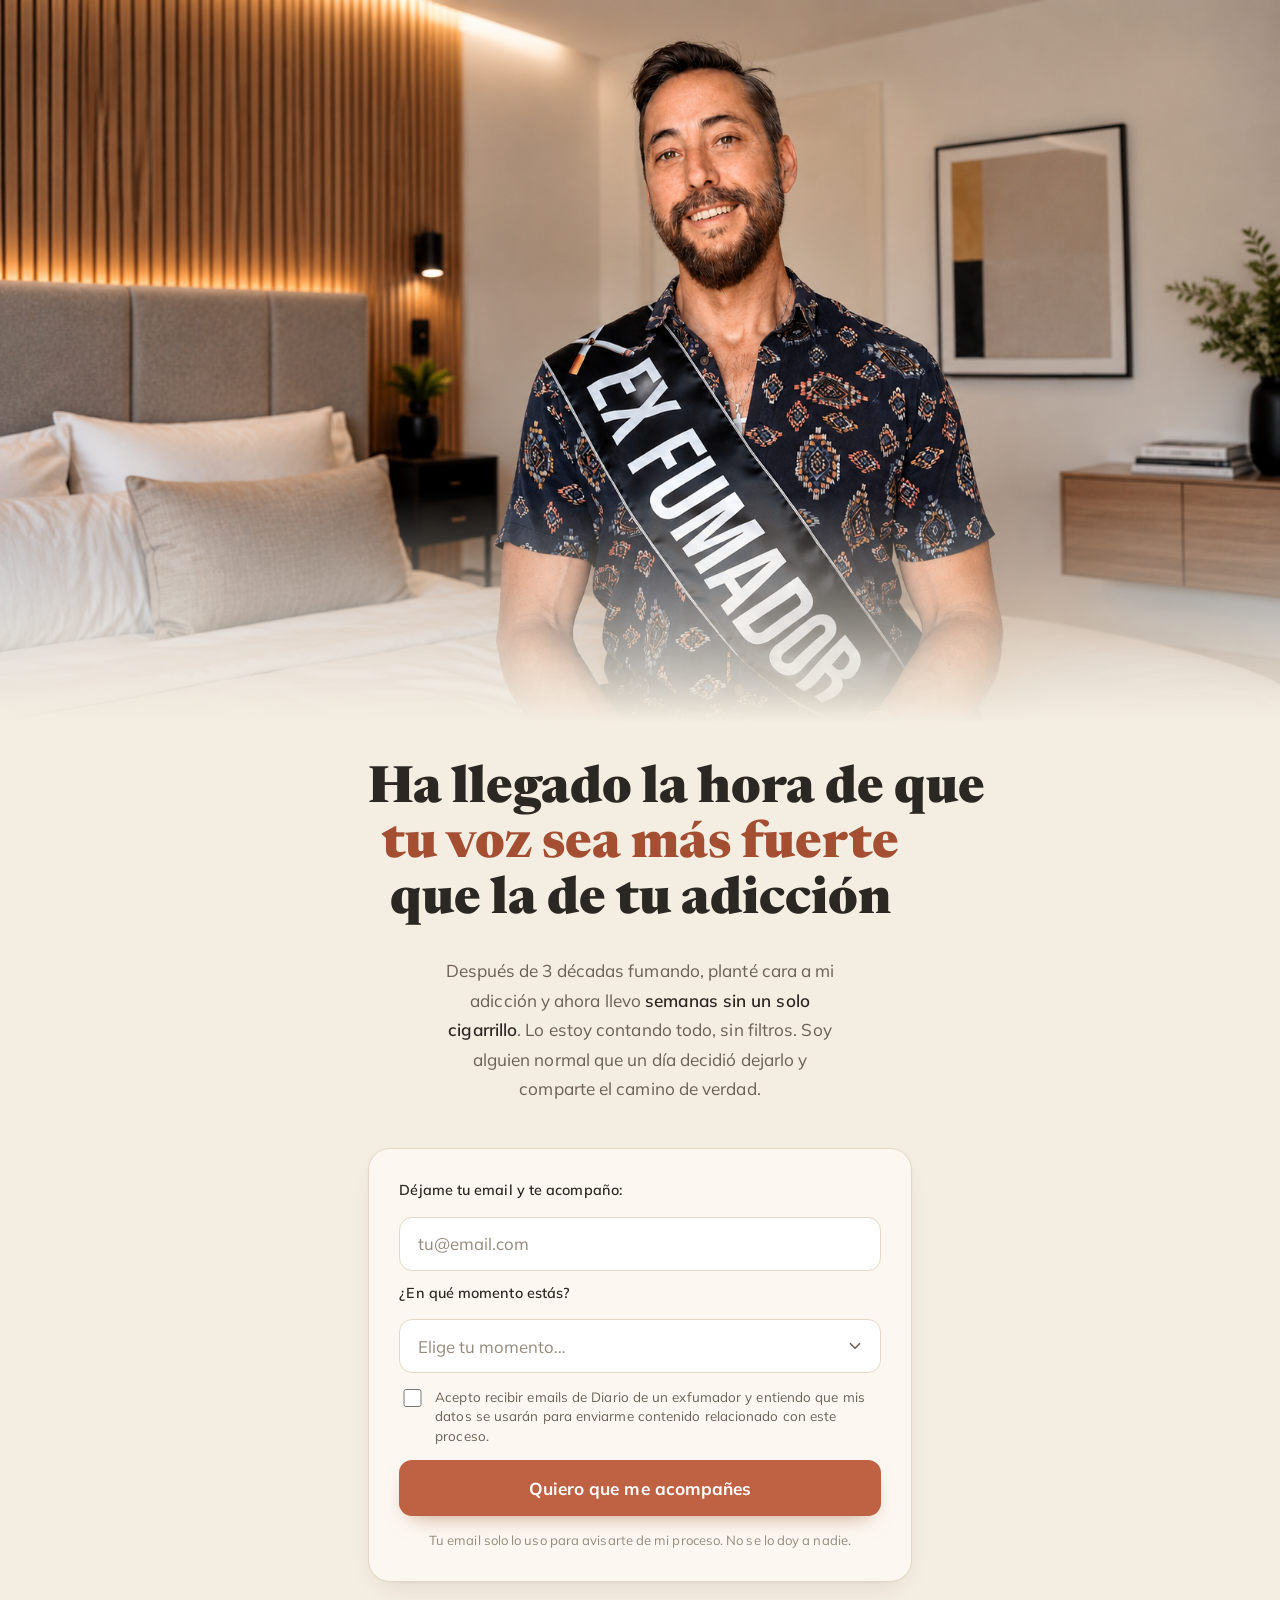
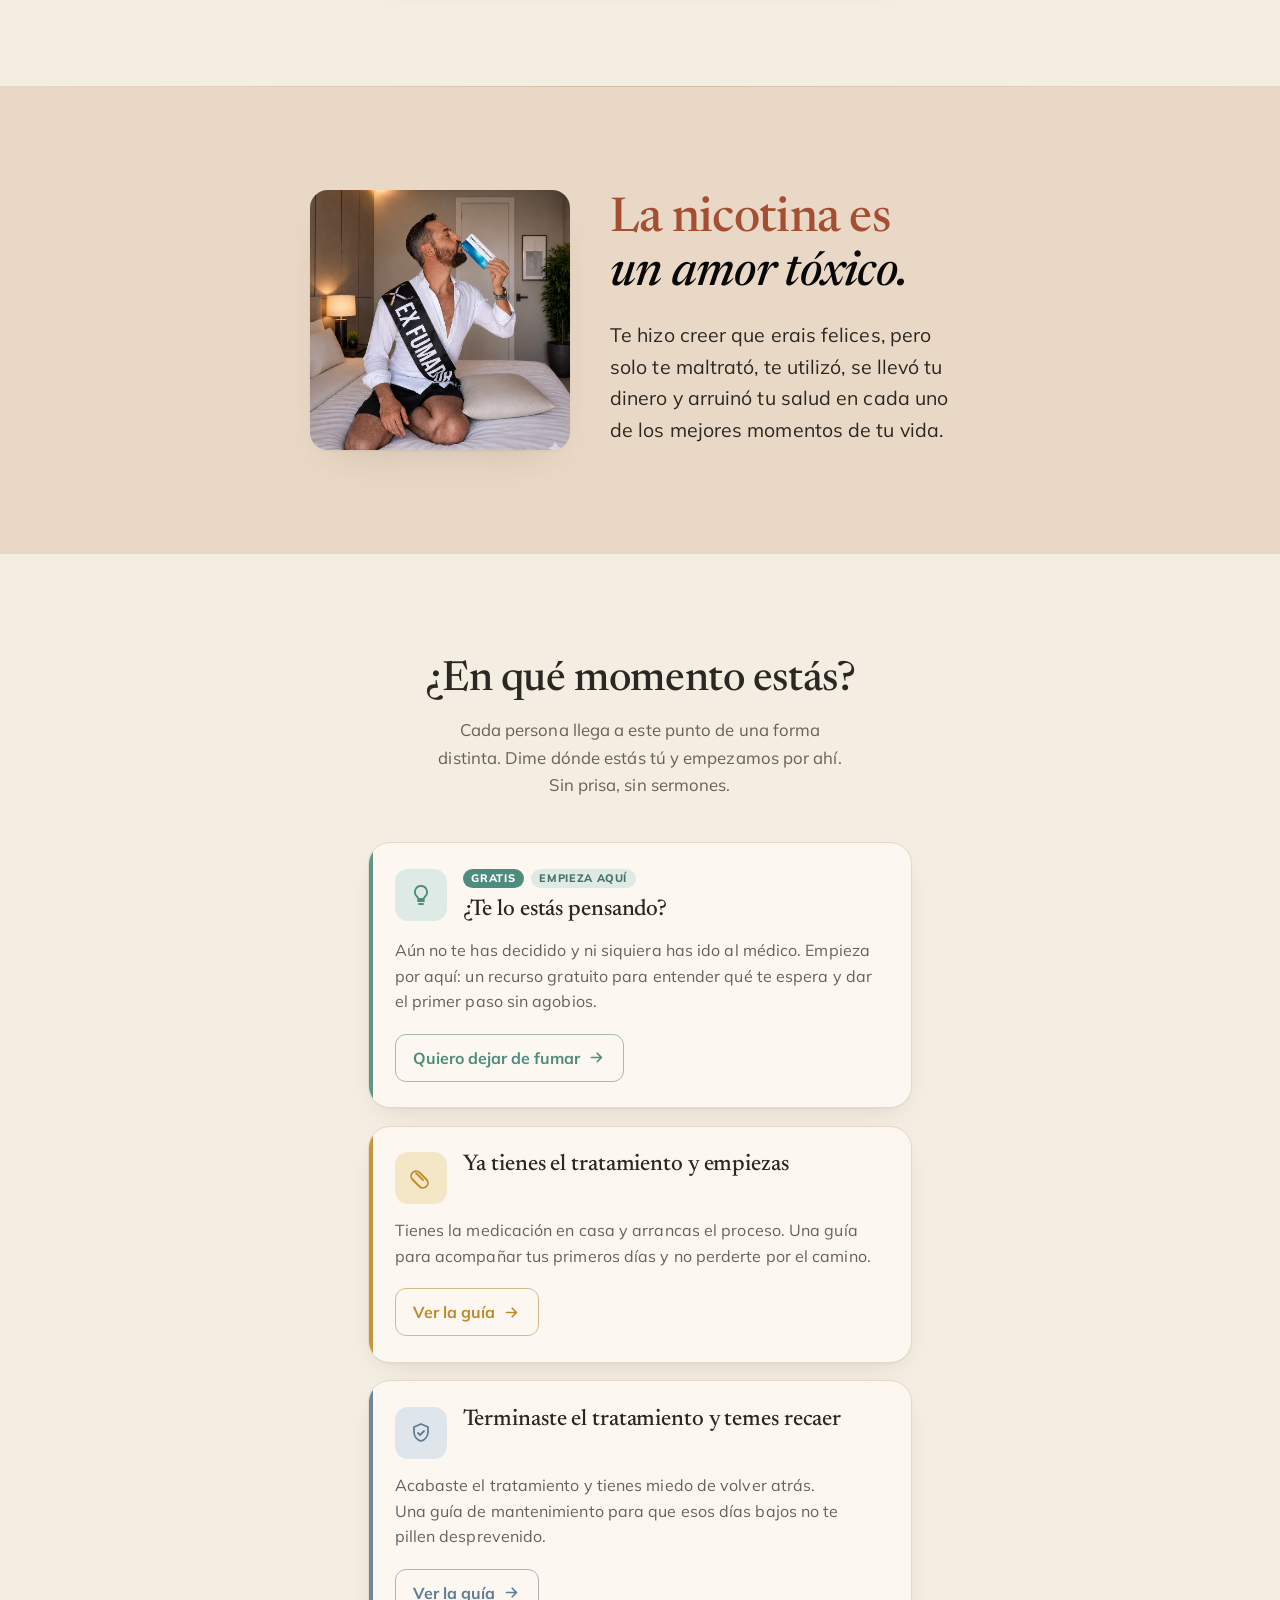
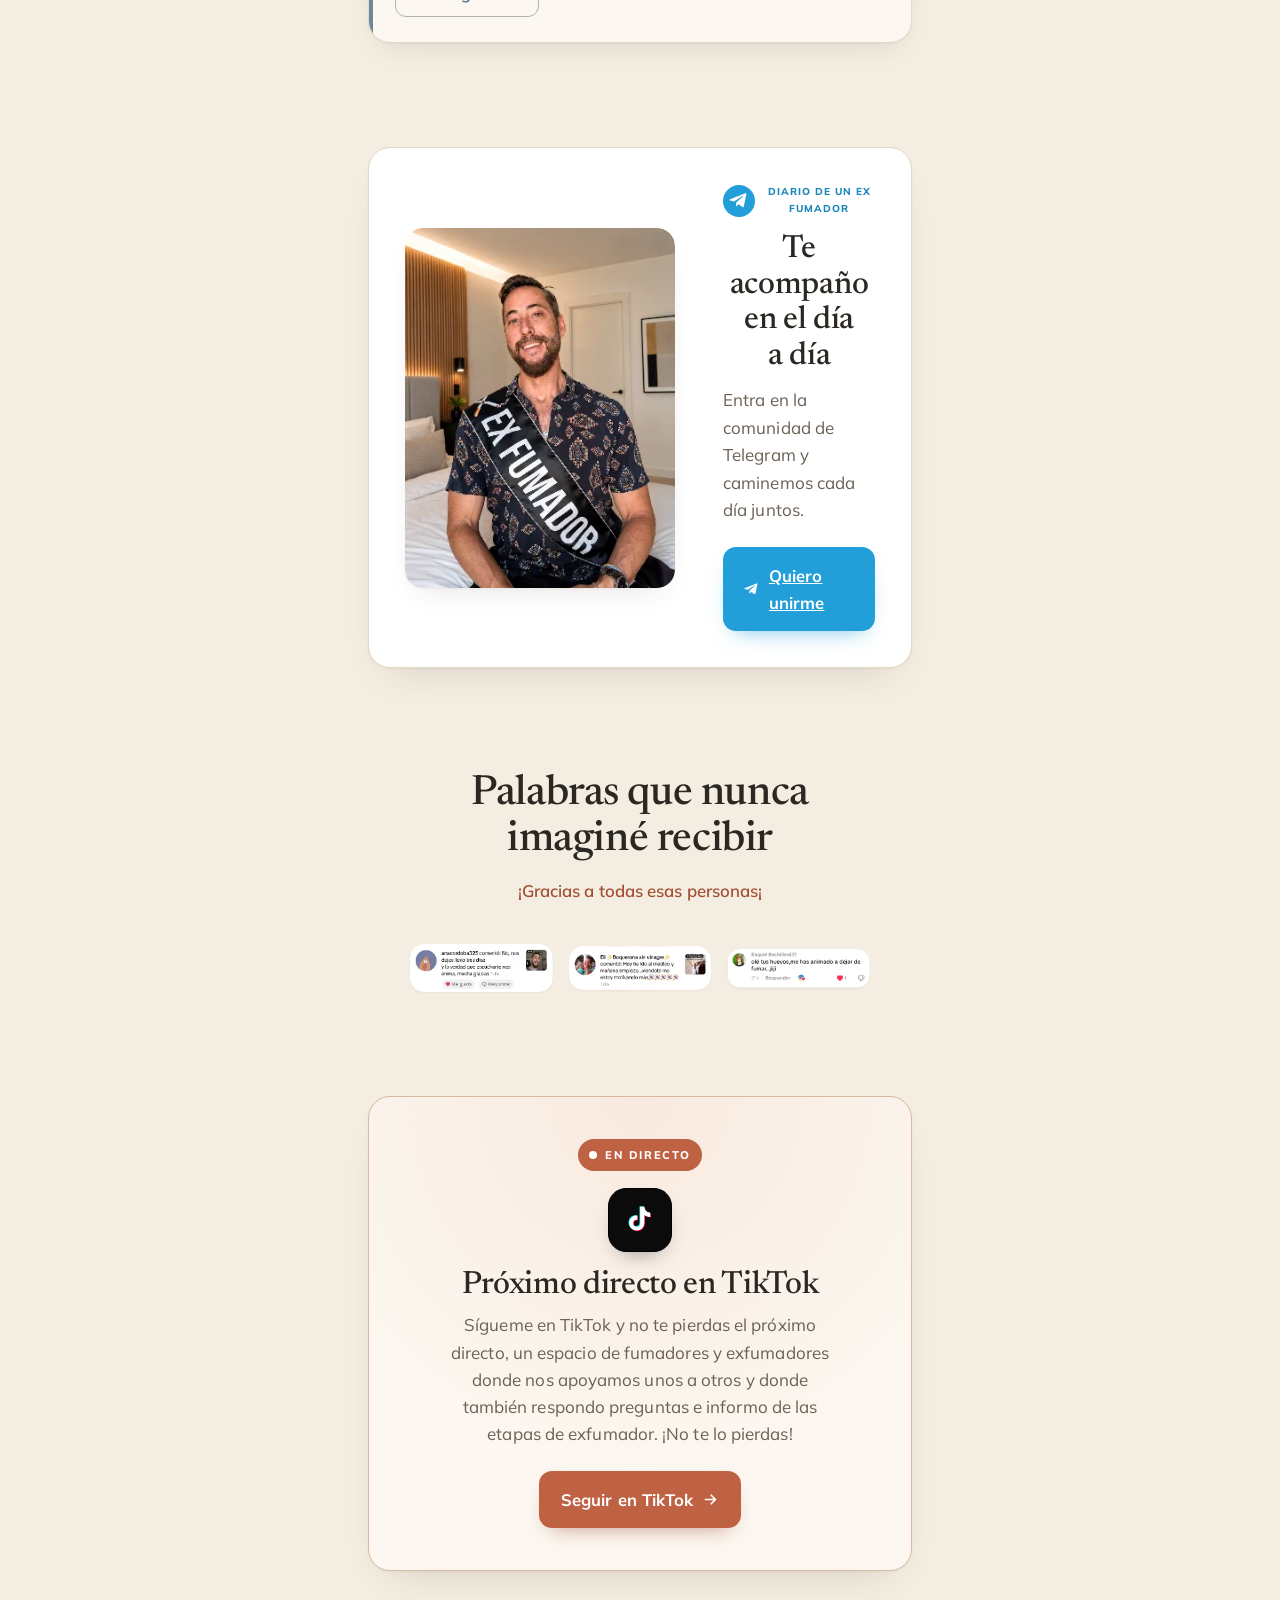
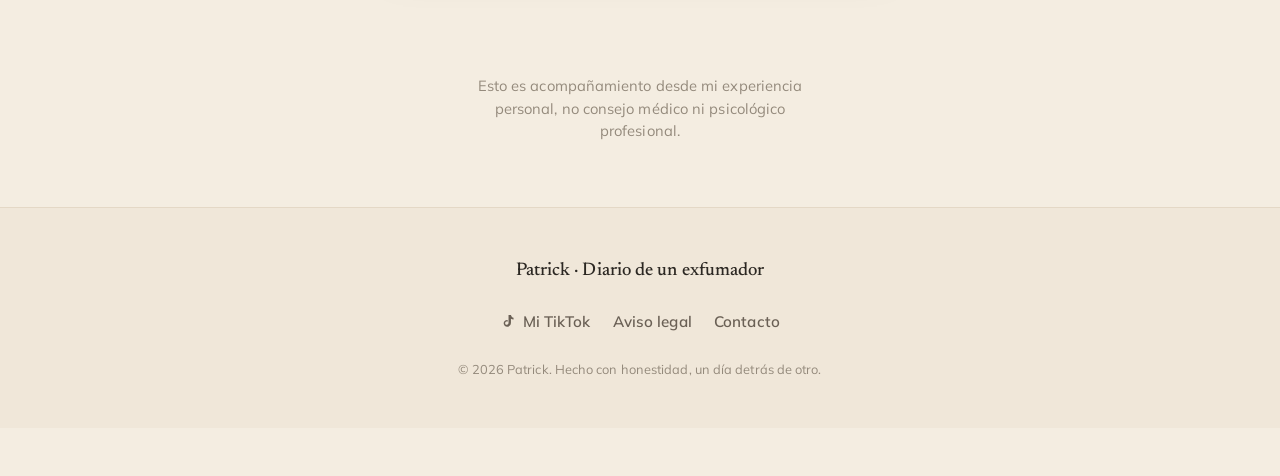
==== commit fd9f8dcd: "Connect signup form to Google Sheets" ====
--- a/index.html
+++ b/index.html
@@ -52,8 +52,19 @@
             <option value="finalizado">Finalicé el tratamiento, me inquieta qué ocurrirá ahora</option>
           </select>
 
+          <label class="consent-check" for="consent">
+            <input
+              type="checkbox"
+              id="consent"
+              name="consent"
+              required />
+            <span>Acepto recibir emails de Diario de un exfumador y entiendo que mis datos se usarán para enviarme contenido relacionado con este proceso.</span>
+          </label>
+
           <button class="btn-primary" type="submit">Quiero que me acompañes</button>
           <p class="error-text" id="email-error">Escribe un email válido para que pueda avisarte.</p>
+          <p class="error-text" id="consent-error">Debes aceptar el consentimiento para poder apuntarte.</p>
+          <p class="error-text" id="submit-error">No he podido guardar tus datos. Inténtalo de nuevo en unos segundos.</p>
         </form>
         <p class="capture-note" id="capture-note">Tu email solo lo uso para avisarte de mi proceso. No se lo doy a nadie.</p>
 
--- a/styles.css
+++ b/styles.css
@@ -122,7 +122,7 @@
 .hero-title {
   font-family: var(--serif);
   font-weight: 800;
-  font-size: clamp(1.55rem, 6.45vw, 3.05rem);
+  font-size: clamp(1.72rem, 7.15vw, 3.2rem);
   line-height: 1.08;
   letter-spacing: 0;
   color: var(--ink);
@@ -232,6 +232,27 @@
 .phase-select.is-set { color: var(--ink); font-weight: 600; }
 .phase-select:invalid { color: var(--ink-faint); }
 
+.consent-check {
+  display: flex;
+  align-items: flex-start;
+  gap: .65rem;
+  text-align: left;
+  font-size: .84rem;
+  line-height: 1.45;
+  color: var(--ink-soft);
+  margin: .15rem 0 .25rem;
+}
+.consent-check input {
+  flex: 0 0 auto;
+  width: 1.15rem;
+  height: 1.15rem;
+  margin-top: .12rem;
+  accent-color: var(--accent);
+}
+.consent-check.has-error span {
+  color: #b6442b;
+}
+
 .btn-primary {
   font-family: var(--sans);
   font-size: 1.08rem;
@@ -250,6 +271,11 @@
 .btn-primary:hover { background: var(--accent-deep); transform: translateY(-1px); }
 .btn-primary:active { transform: translateY(0); }
 .btn-primary:focus-visible { outline: 3px solid var(--accent-tint); outline-offset: 2px; }
+.btn-primary[disabled] {
+  cursor: wait;
+  opacity: .72;
+  transform: none;
+}
 
 .capture-note {
   margin: .9rem 0 0;
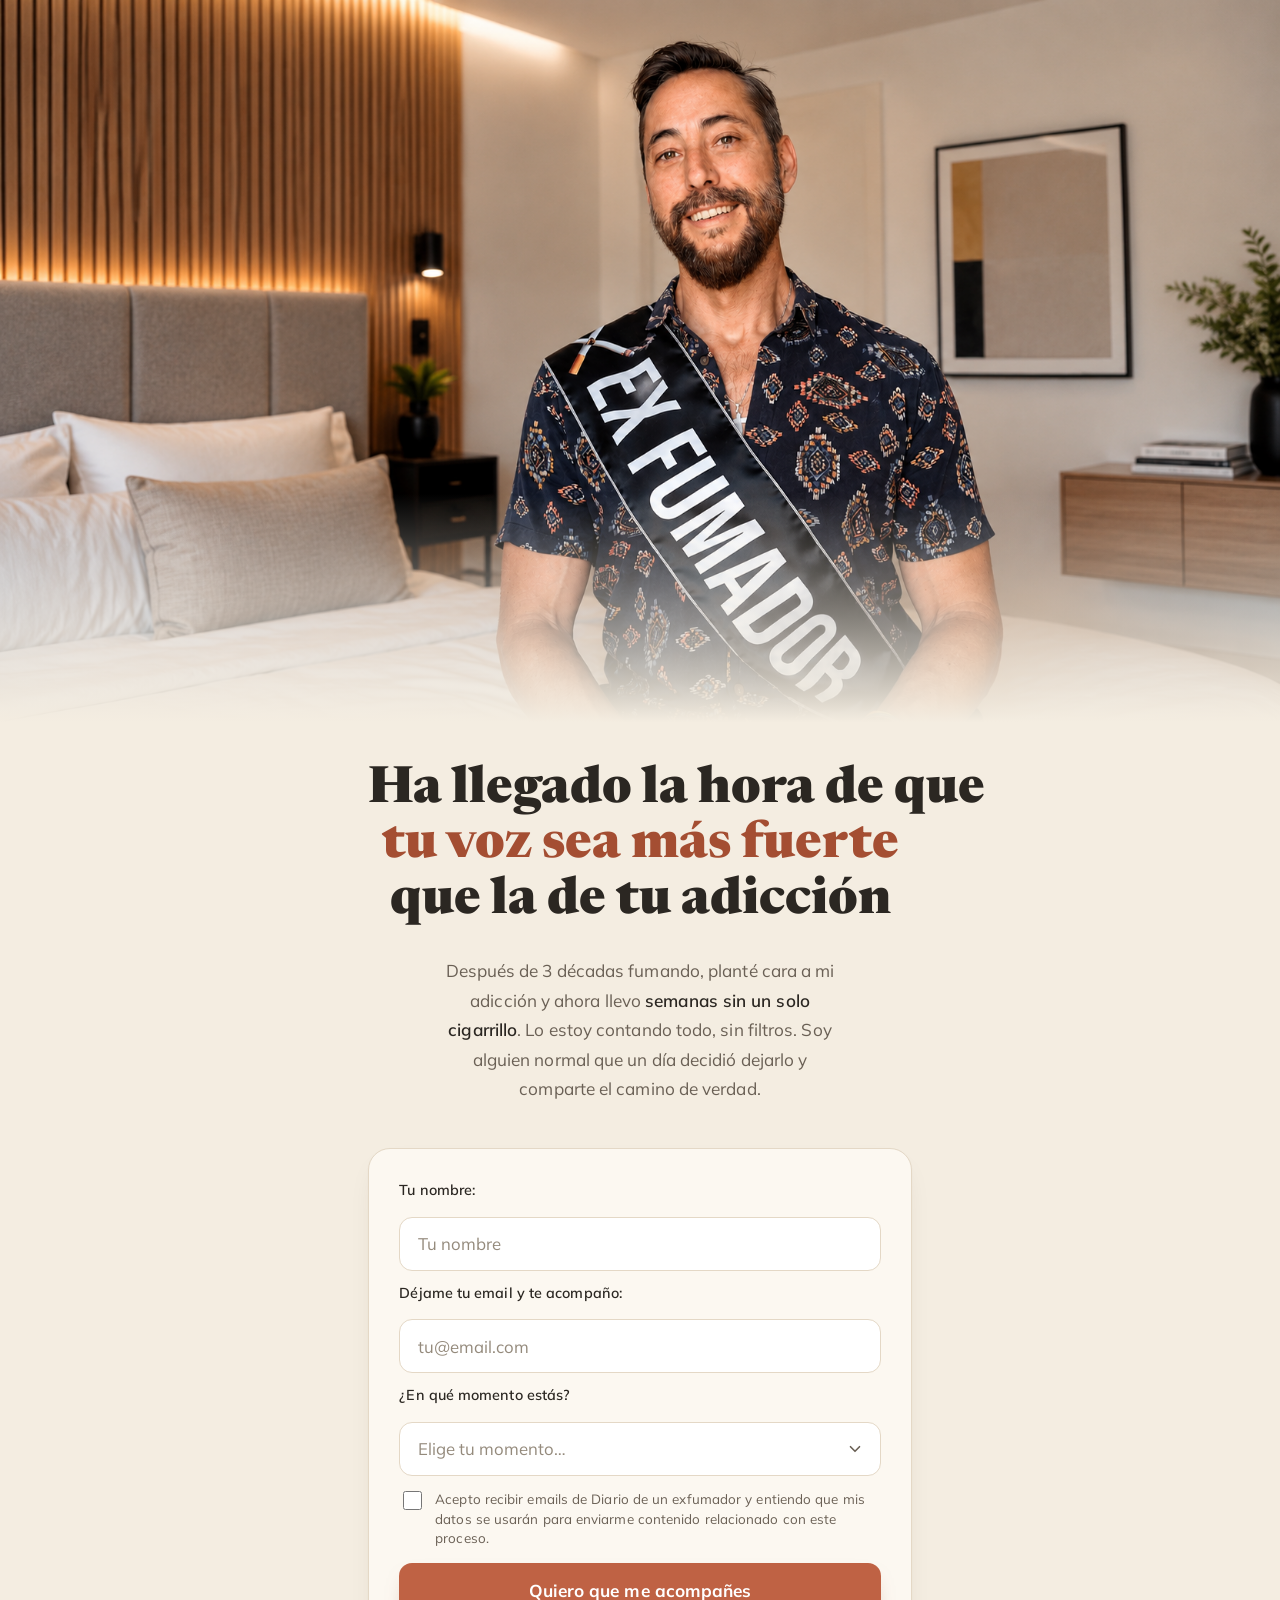
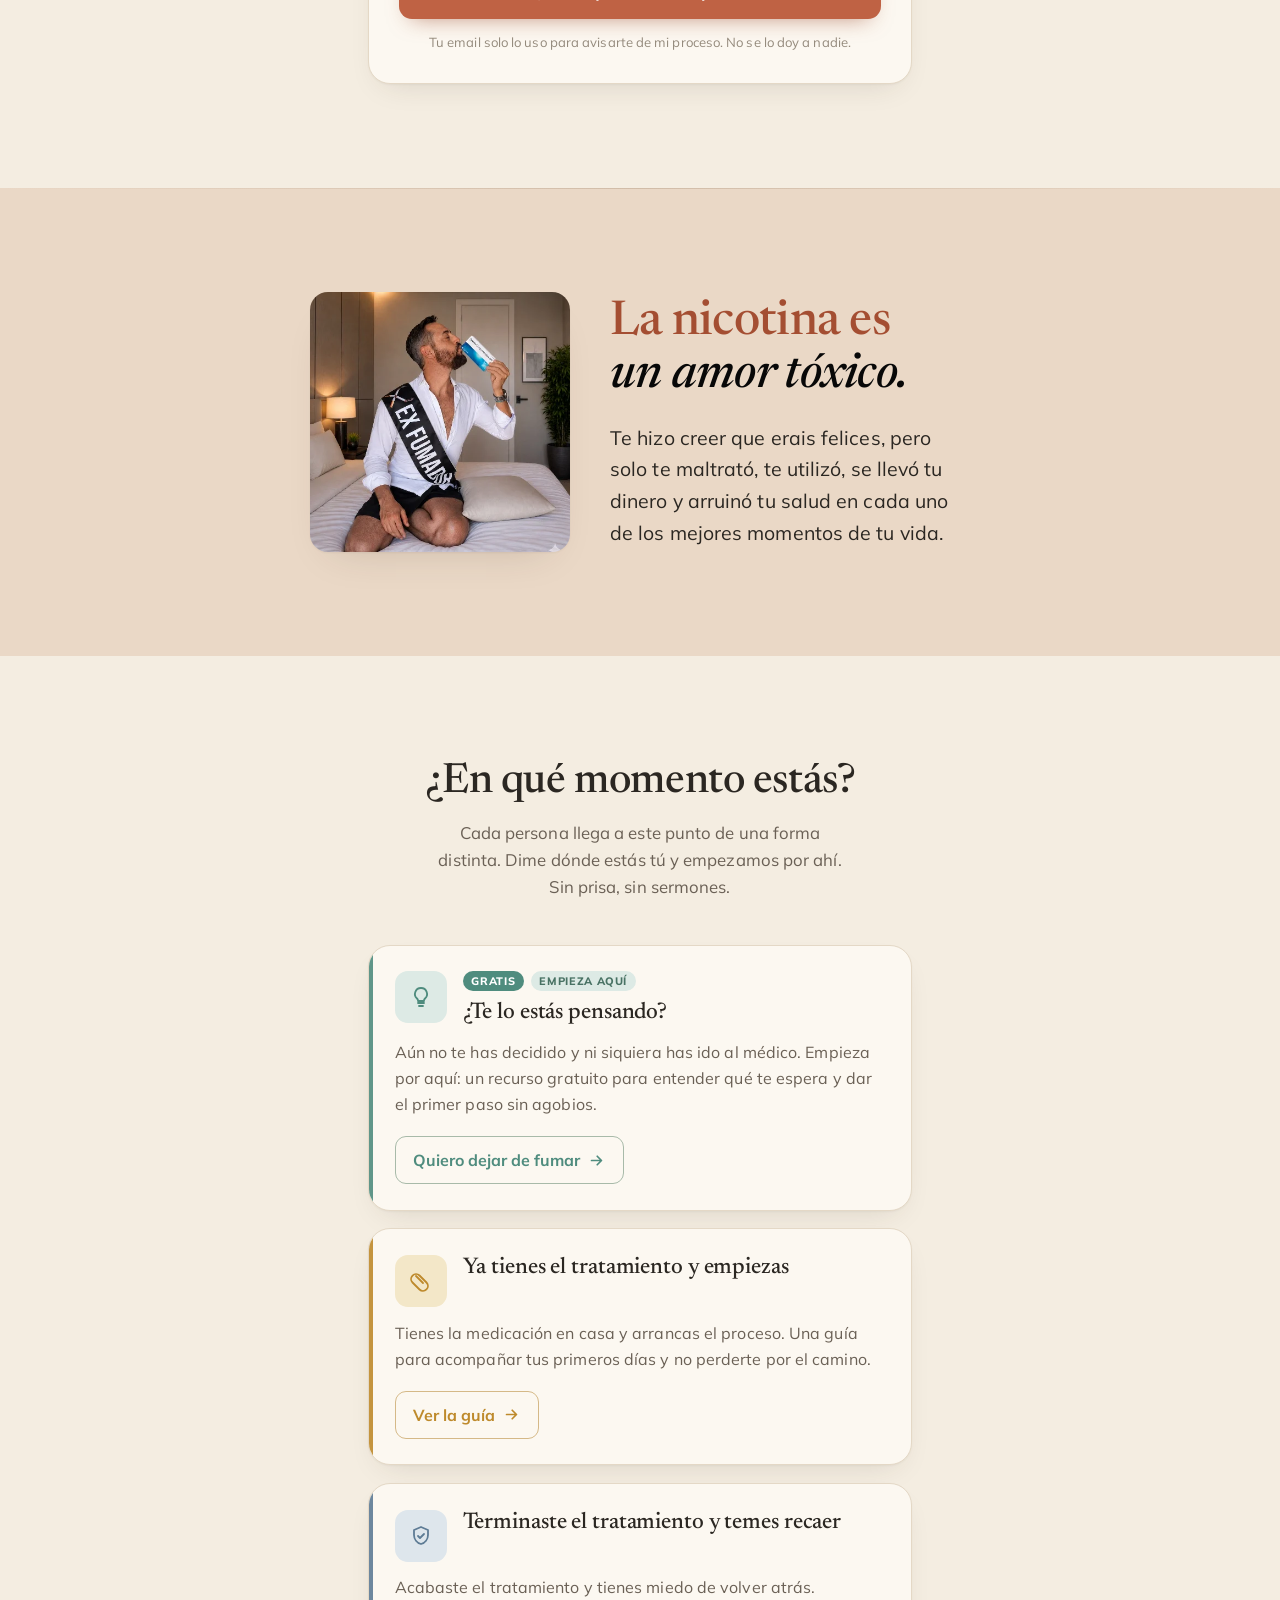
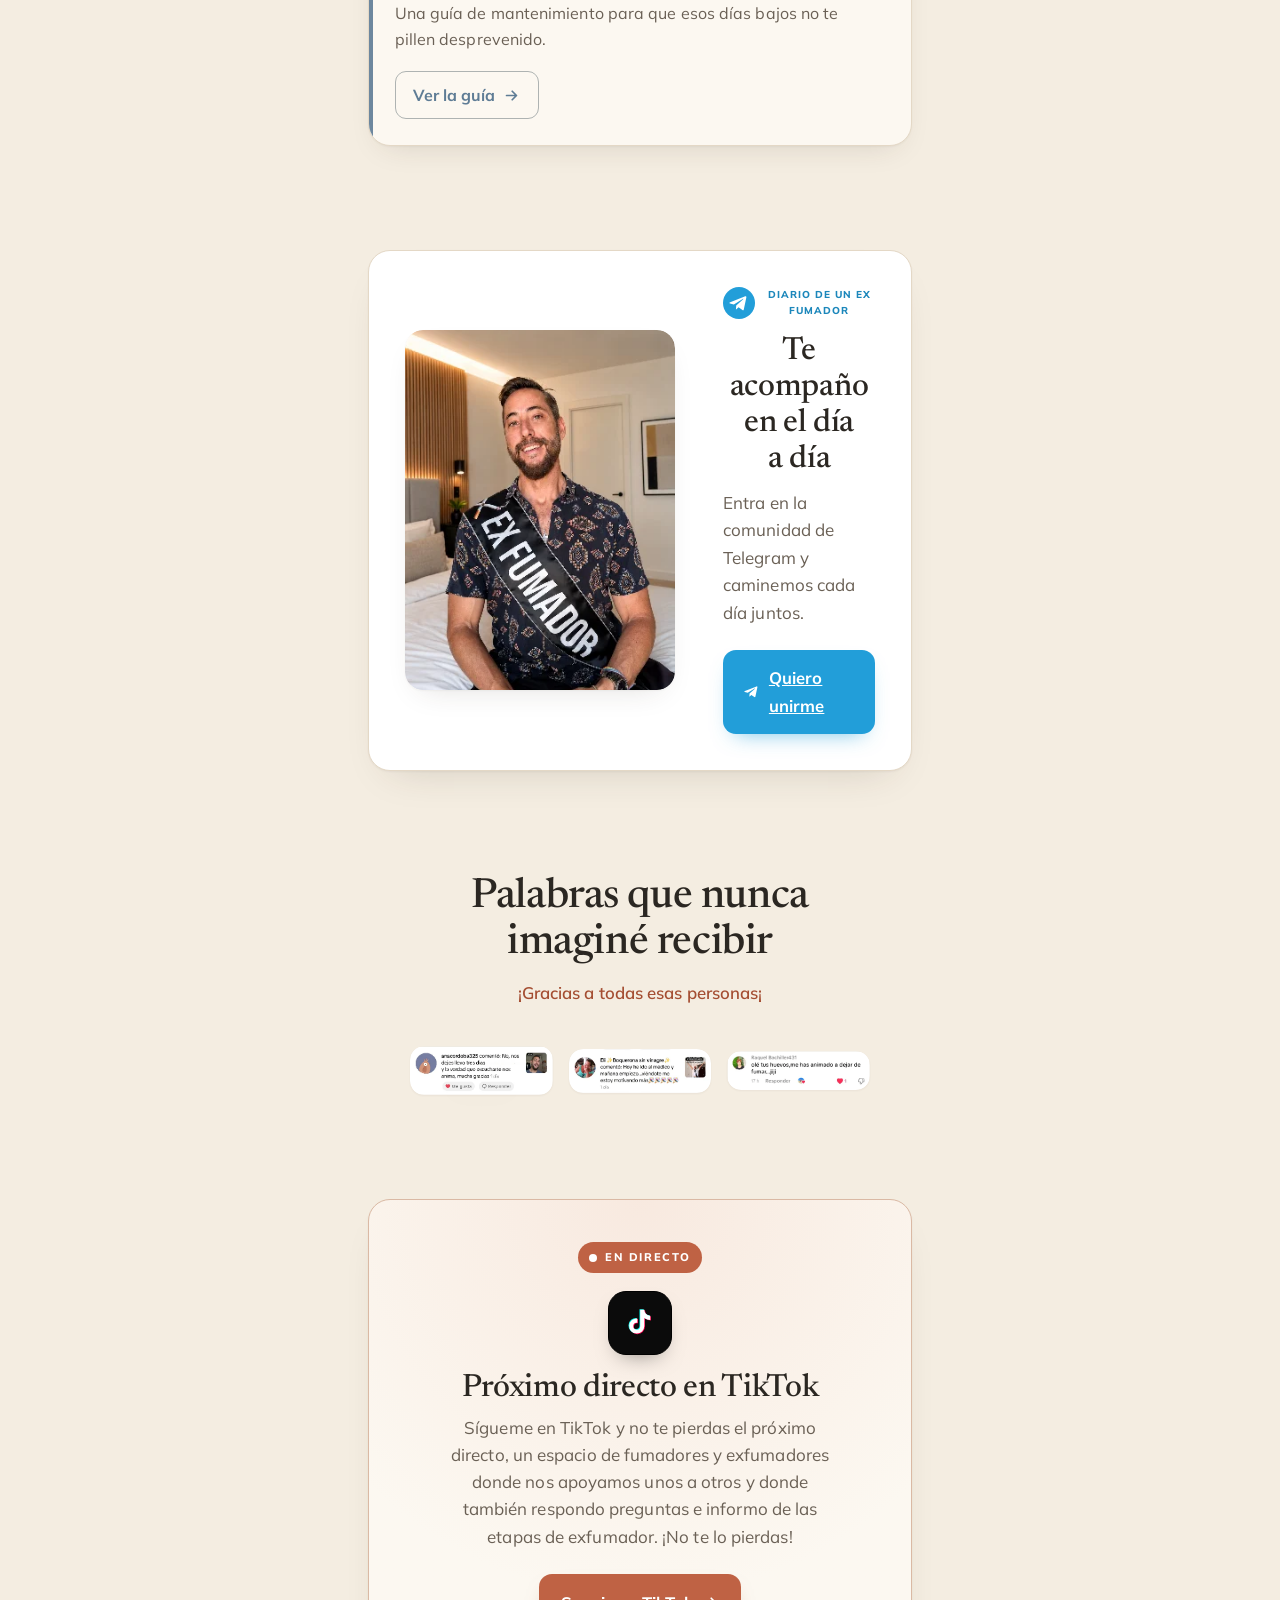
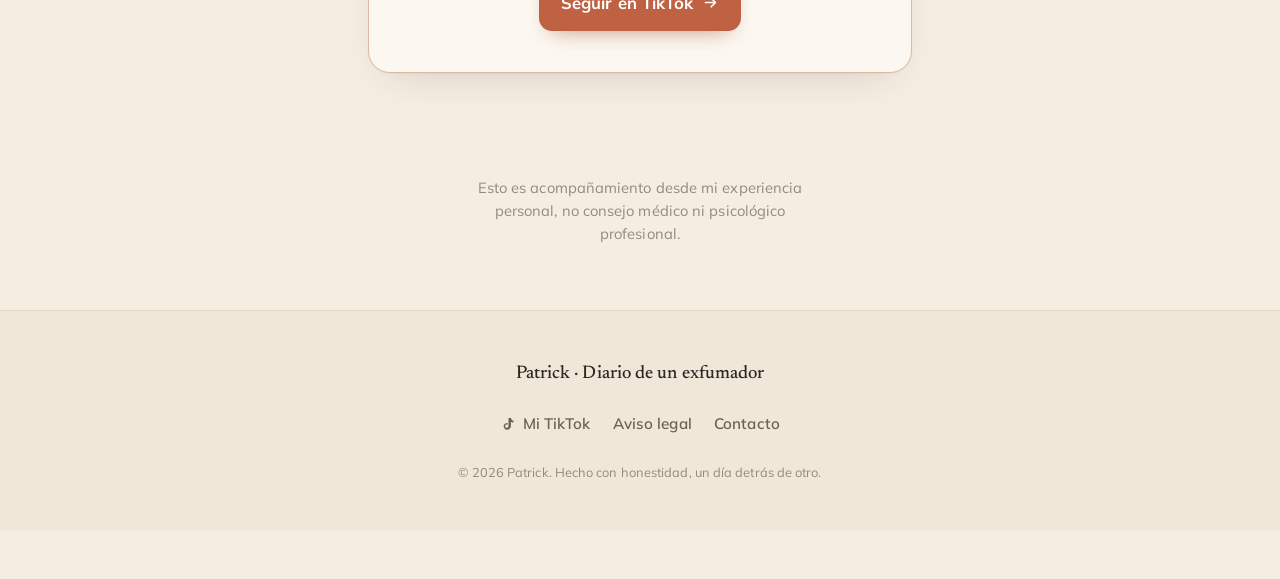
==== commit 1b27e9c8: "Add name field to signup form" ====
--- a/index.html
+++ b/index.html
@@ -30,6 +30,17 @@
       <!-- ===== email capture (the only form on the page) ===== -->
       <section class="capture" id="capture" aria-label="Apúntate por email">
         <form class="capture-form" id="signup-form" novalidate>
+          <label class="field-label" for="name">Tu nombre:</label>
+          <input
+            class="email-input"
+            type="text"
+            id="name"
+            name="name"
+            autocomplete="given-name"
+            placeholder="Tu nombre"
+            aria-describedby="name-error"
+            required />
+
           <label class="field-label" for="email">Déjame tu email y te acompaño:</label>
           <input
             class="email-input"
@@ -62,6 +73,7 @@
           </label>
 
           <button class="btn-primary" type="submit">Quiero que me acompañes</button>
+          <p class="error-text" id="name-error">Escribe tu nombre para saber cómo dirigirme a ti.</p>
           <p class="error-text" id="email-error">Escribe un email válido para que pueda avisarte.</p>
           <p class="error-text" id="consent-error">Debes aceptar el consentimiento para poder apuntarte.</p>
           <p class="error-text" id="submit-error">No he podido guardar tus datos. Inténtalo de nuevo en unos segundos.</p>
